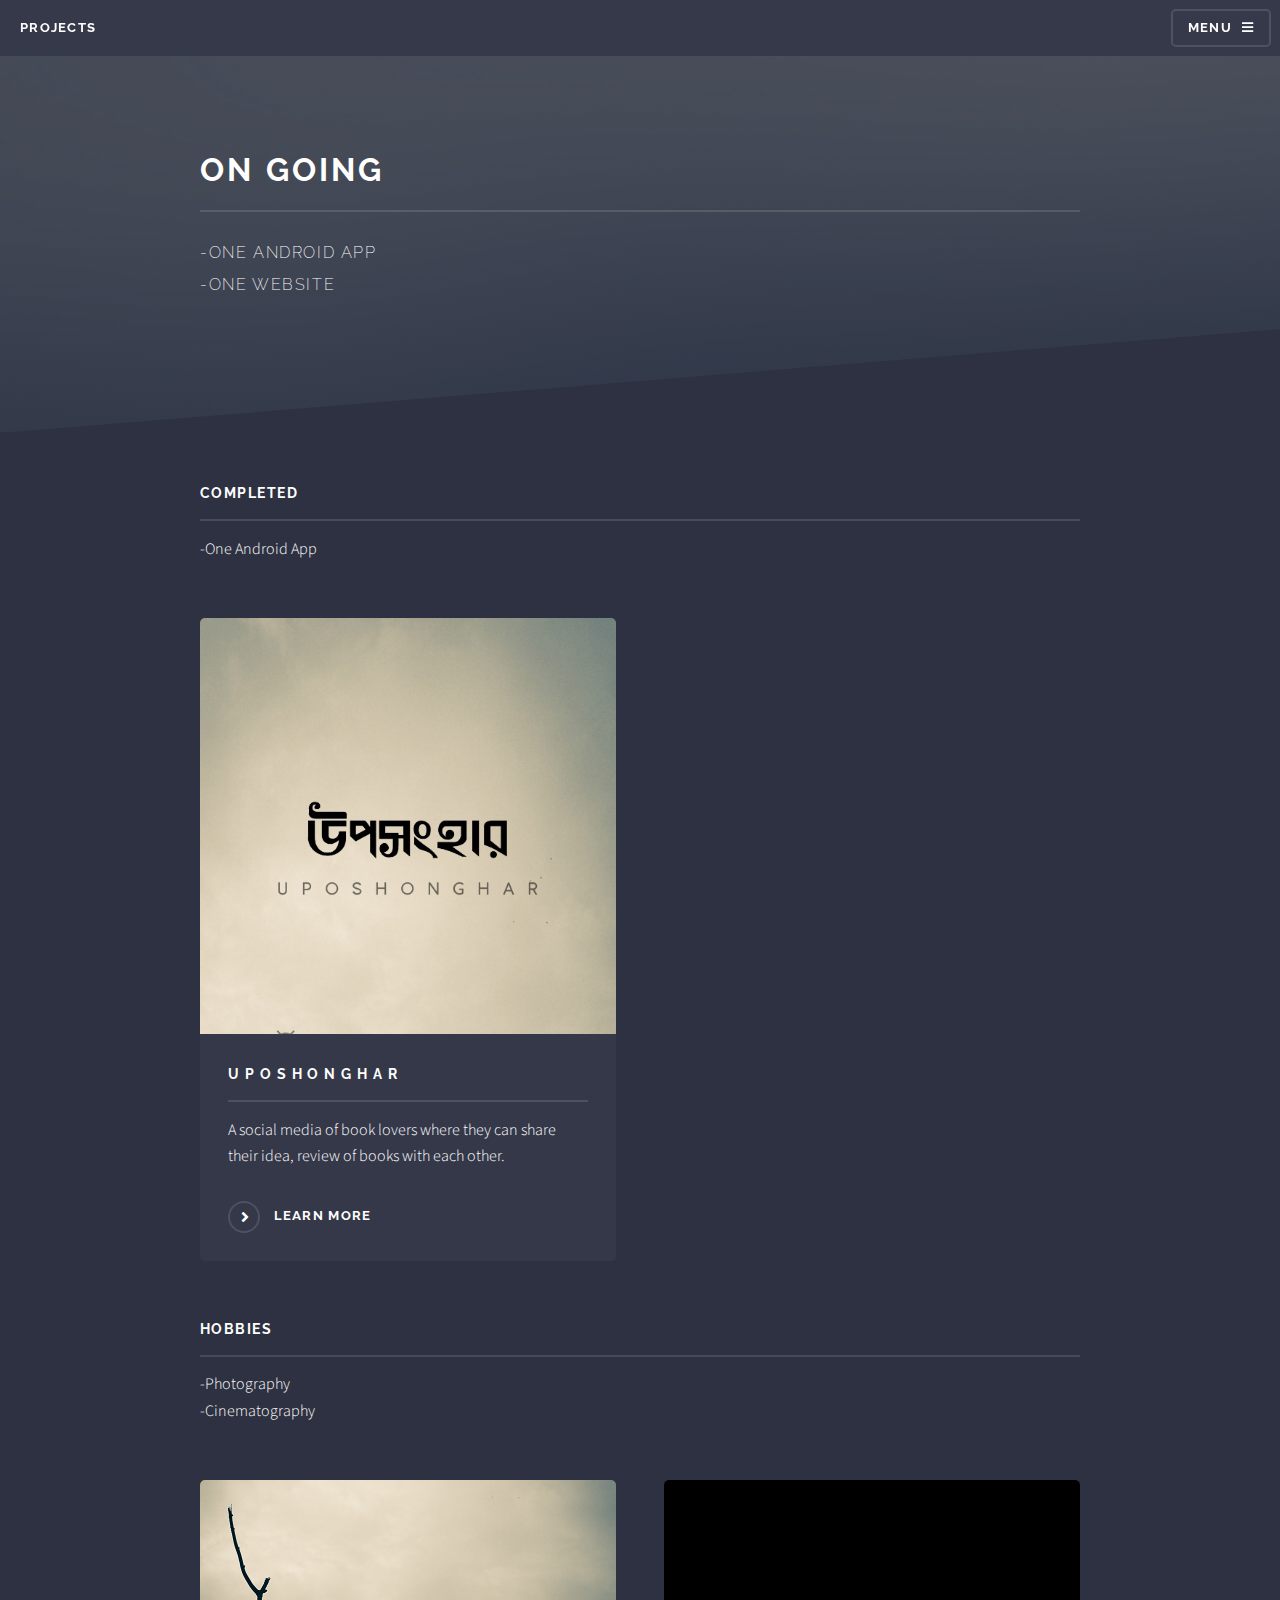
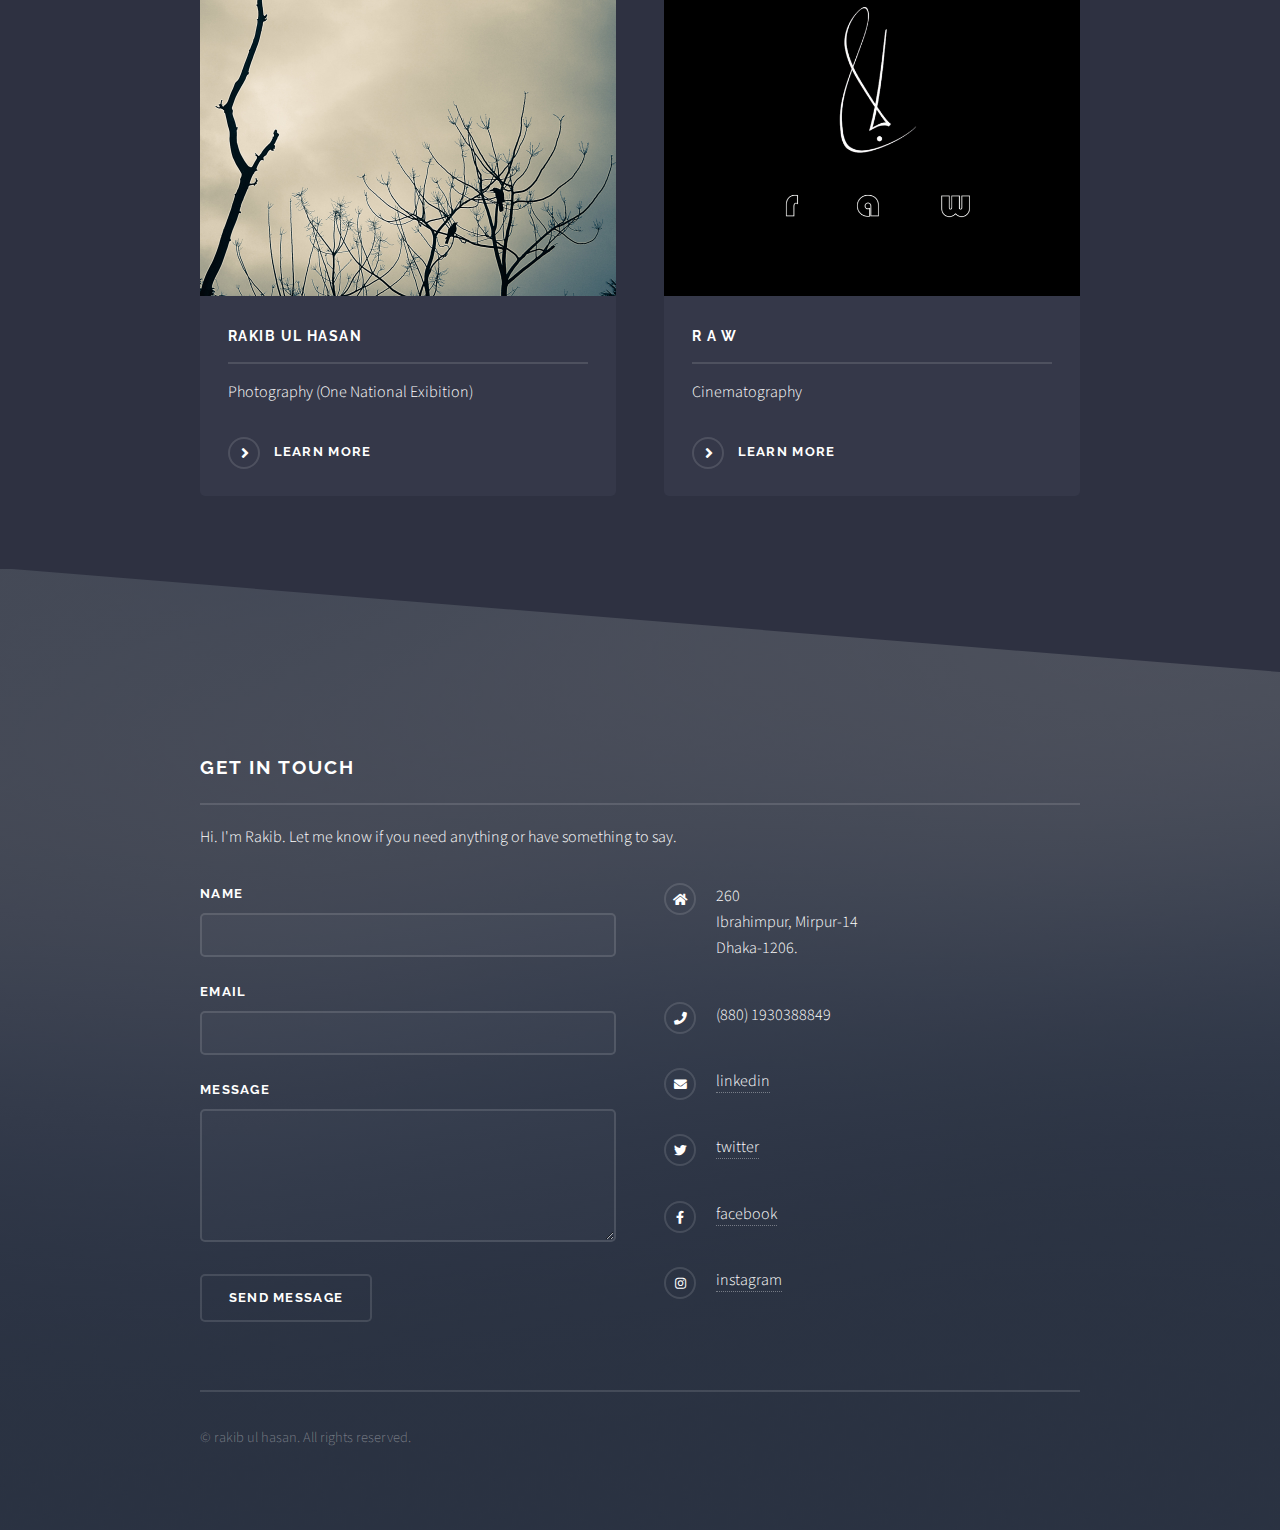
==== generic.html @ a0a5d488 "Add files via upload" ====
<!DOCTYPE HTML>
<html>
	<head>
		<title>projects</title>
		<meta charset="utf-8" />
		<meta name="viewport" content="width=device-width, initial-scale=1, user-scalable=no" />
		<link rel="stylesheet" href="assets/css/main.css" />
		<noscript><link rel="stylesheet" href="assets/css/noscript.css" /></noscript>
	</head>
	<body class="is-preload">

		<!-- Page Wrapper -->
			<div id="page-wrapper">

				<!-- Header -->
					<header id="header">
						<h1><a href="index.html">projects</a></h1>
						<nav>
							<a href="#menu">Menu</a>
						</nav>
					</header>

				<!-- Menu -->
					<nav id="menu">
						<div class="inner">
							<h2>Menu</h2>
							<ul class="links">
								<li><a href="index.html">myself</a></li>
								<li><a href="generic.html">projects</a></li>
							</ul>
							<a href="#" class="close">Close</a>
						</div>
					</nav>

				<!-- Wrapper -->
					<section id="wrapper">
						<header>
							<div class="inner">
								<h2>on going</h2>
								<p>-One Android App </br>-One Website</p>
							</div>
						</header>

						<!-- Content -->
							<div class="wrapper">
								<div class="inner">

									<h3 class="major">Completed</h3>
									<p>-One Android App</p>

									<section class="features">
										<article>
											<a href="https://github.com/rakibulhasan-111/UPOSHONGHAR" class="image"><img src="images/Screenshot_2020-05-02-01-54-57-705_com.example.uposhonghar.jpg" alt="" /></a>
											<h3 class="major">U p o s h o n g h a r</h3>
											<p>A social media of book lovers where they can share their idea, review of books with each other.</p>
											<a href="https://github.com/rakibulhasan-111/UPOSHONGHAR" class="special">Learn more</a>
										</article>
										<!--<article>
											<a href="#" class="image"><img src="images/pic05.jpg" alt="" /></a>
											<h3 class="major">Nisl placerat</h3>
											<p>Lorem ipsum dolor sit amet, consectetur adipiscing vehicula id nulla dignissim dapibus ultrices.</p>
											<a href="#" class="special">Learn more</a>
										</article>-->
									</section>

									<h3 class="major">Hobbies</h3>
									<p>-Photography</br>-Cinematography</p>

									<section class="features">

										<article>
											<a href="https://500px.com/l0_oser" class="image"><img src="images/PSX_20190321_074131.jpg" alt="" /></a>
											<h3 class="major">rakib ul hasan</h3>
											<p>Photography (One National Exibition)</p>
											<a href="https://500px.com/l0_oser" class="special">Learn more</a>
										</article>
										
										<article>
											<a href="https://www.youtube.com/channel/UCajx4WasmzYAKLPKdVXl0QQ" class="image"><img src="images/pic01.png" alt="" /></a>
											<h3 class="major">r     a     w</h3>
											<p>Cinematography</p>
											<a href="https://www.youtube.com/channel/UCajx4WasmzYAKLPKdVXl0QQ" class="special">Learn more</a>
										</article>
									</section>

								</div>
							</div>

					</section>

				<!-- Footer -->
					<section id="footer">
						<div class="inner">
							<h2 class="major">Get in touch</h2>
							<p>Hi. I'm Rakib. Let me know if you need anything or have something to say.</p>
							<form method="post" action="#">
								<div class="fields">
									<div class="field">
										<label for="name">Name</label>
										<input type="text" name="name" id="name" />
									</div>
									<div class="field">
										<label for="email">Email</label>
										<input type="email" name="email" id="email" />
									</div>
									<div class="field">
										<label for="message">Message</label>
										<textarea name="message" id="message" rows="4"></textarea>
									</div>
								</div>
								<ul class="actions">
									<li><input type="submit" value="Send Message" /></li>
								</ul>
							</form>
							<ul class="contact">
								<li class="icon solid fa-home">
									260<br />
									Ibrahimpur, Mirpur-14<br />
									Dhaka-1206.
								</li>
								<li class="icon solid fa-phone">(880) 1930388849</li>
								<li class="icon solid fa-envelope"><a href="https://www.linkedin.com/in/rakib-ul-hasan-a096491a6/">linkedin</a></li>
								<li class="icon brands fa-twitter"><a href="https://www.twitter.com/rakib_0_o/">twitter</a></li>
								<li class="icon brands fa-facebook-f"><a href="https://www.facebook.com/rhsft">facebook</a></li>
								<li class="icon brands fa-instagram"><a href="https://www.instagram.com/_i_ta_chi_/">instagram</a></li>
							</ul>
							<ul class="copyright">
								<li>&copy; rakib ul hasan. All rights reserved.</li>
							</ul>
						</div>
					</section>

			</div>

		<!-- Scripts -->
			<script src="assets/js/jquery.min.js"></script>
			<script src="assets/js/jquery.scrollex.min.js"></script>
			<script src="assets/js/browser.min.js"></script>
			<script src="assets/js/breakpoints.min.js"></script>
			<script src="assets/js/util.js"></script>
			<script src="assets/js/main.js"></script>

	</body>
</html>
---- assets/css/main.css ----
@import url(fontawesome-all.min.css);
@import url("https://fonts.googleapis.com/css?family=Raleway:200,700|Source+Sans+Pro:300,600,300italic,600italic");

/*
	Solid State by HTML5 UP
	html5up.net | @ajlkn
	Free for personal and commercial use under the CCA 3.0 license (html5up.net/license)
*/

html, body, div, span, applet, object,
iframe, h1, h2, h3, h4, h5, h6, p, blockquote,
pre, a, abbr, acronym, address, big, cite,
code, del, dfn, em, img, ins, kbd, q, s, samp,
small, strike, strong, sub, sup, tt, var, b,
u, i, center, dl, dt, dd, ol, ul, li, fieldset,
form, label, legend, table, caption, tbody,
tfoot, thead, tr, th, td, article, aside,
canvas, details, embed, figure, figcaption,
footer, header, hgroup, menu, nav, output, ruby,
section, summary, time, mark, audio, video {
	margin: 0;
	padding: 0;
	border: 0;
	font-size: 100%;
	font: inherit;
	vertical-align: baseline;}

article, aside, details, figcaption, figure,
footer, header, hgroup, menu, nav, section {
	display: block;}

body {
	line-height: 1;
}

ol, ul {
	list-style: none;
}

blockquote, q {
	quotes: none;
}

	blockquote:before, blockquote:after, q:before, q:after {
		content: '';
		content: none;
	}

table {
	border-collapse: collapse;
	border-spacing: 0;
}

body {
	-webkit-text-size-adjust: none;
}

mark {
	background-color: transparent;
	color: inherit;
}

input::-moz-focus-inner {
	border: 0;
	padding: 0;
}

input, select, textarea {
	-moz-appearance: none;
	-webkit-appearance: none;
	-ms-appearance: none;
	appearance: none;
}

/* Basic */

	@-ms-viewport {
		width: device-width;
	}

	body {
		-ms-overflow-style: scrollbar;
	}

	@media screen and (max-width: 480px) {

		html, body {
			min-width: 320px;
		}

	}

	html {
		box-sizing: border-box;
	}

	*, *:before, *:after {
		box-sizing: inherit;
	}

	body {
		background-color: #2e3141;
		background-image: linear-gradient(to top, rgba(46, 49, 65, 0.8), rgba(46, 49, 65, 0.8)), url("../../images/bg.jpg");
		background-size: auto, cover;
		background-attachment: fixed, fixed;
		background-position: center, center;
	}

		body.is-preload *, body.is-preload *:before, body.is-preload *:after {
			-moz-animation: none !important;
			-webkit-animation: none !important;
			-ms-animation: none !important;
			animation: none !important;
			-moz-transition: none !important;
			-webkit-transition: none !important;
			-ms-transition: none !important;
			transition: none !important;
		}

/* Type */

	body, input, select, textarea {
		color: #ffffff;
		font-family: "Source Sans Pro", Helvetica, sans-serif;
		font-size: 16.5pt;
		font-weight: 300;
		line-height: 1.65;
	}

		@media screen and (max-width: 1680px) {

			body, input, select, textarea {
				font-size: 13pt;
			}

		}

		@media screen and (max-width: 1280px) {

			body, input, select, textarea {
				font-size: 12pt;
			}

		}

		@media screen and (max-width: 980px) {

			body, input, select, textarea {
				font-size: 12pt;
			}

		}

		@media screen and (max-width: 736px) {

			body, input, select, textarea {
				font-size: 12pt;
			}

		}

		@media screen and (max-width: 480px) {

			body, input, select, textarea {
				font-size: 12pt;
			}

		}

	a {
		-moz-transition: color 0.2s ease-in-out, border-bottom-color 0.2s ease-in-out;
		-webkit-transition: color 0.2s ease-in-out, border-bottom-color 0.2s ease-in-out;
		-ms-transition: color 0.2s ease-in-out, border-bottom-color 0.2s ease-in-out;
		transition: color 0.2s ease-in-out, border-bottom-color 0.2s ease-in-out;
		border-bottom: dotted 1px rgba(255, 255, 255, 0.35);
		color: #ffffff;
		text-decoration: none;
	}

		a:hover {
			border-bottom-color: transparent;
			color: #ffffff !important;
		}

		a.special:not(.button) {
			text-decoration: none;
			border-bottom: 0;
			display: block;
			font-family: Raleway, Helvetica, sans-serif;
			font-size: 0.8em;
			font-weight: 700;
			letter-spacing: 0.1em;
			margin: 0 0 2em 0;
			text-transform: uppercase;
		}

			a.special:not(.button):before {
				-moz-osx-font-smoothing: grayscale;
				-webkit-font-smoothing: antialiased;
				display: inline-block;
				font-style: normal;
				font-variant: normal;
				text-rendering: auto;
				line-height: 1;
				text-transform: none !important;
				font-family: 'Font Awesome 5 Free';
				font-weight: 900;
			}

			a.special:not(.button):before {
				-moz-transition: background-color 0.2s ease-in-out;
				-webkit-transition: background-color 0.2s ease-in-out;
				-ms-transition: background-color 0.2s ease-in-out;
				transition: background-color 0.2s ease-in-out;
				border-radius: 100%;
				border: solid 2px rgba(255, 255, 255, 0.125);
				content: '\f105';
				display: inline-block;
				font-size: 1.25em;
				height: 2em;
				line-height: 1.75em;
				margin-right: 0.85em;
				text-align: center;
				text-indent: 0.15em;
				vertical-align: middle;
				width: 2em;
			}

			a.special:not(.button):hover:before {
				background-color: rgba(255, 255, 255, 0.025);
			}

			a.special:not(.button):active:before {
				background-color: rgba(255, 255, 255, 0.075);
			}

	strong, b {
		color: #ffffff;
		font-weight: 600;
	}

	em, i {
		font-style: italic;
	}

	p {
		margin: 0 0 2em 0;
	}

	h1, h2, h3, h4, h5, h6 {
		color: #ffffff;
		font-family: Raleway, Helvetica, sans-serif;
		font-weight: 700;
		letter-spacing: 0.1em;
		margin: 0 0 1em 0;
		text-transform: uppercase;
	}

		h1 a, h2 a, h3 a, h4 a, h5 a, h6 a {
			color: inherit;
			text-decoration: none;
			border-bottom: 0;
		}

		h1 span, h2 span, h3 span, h4 span, h5 span, h6 span {
			font-weight: 200;
		}

		h1.major, h2.major, h3.major, h4.major, h5.major, h6.major {
			padding-bottom: 1em;
			border-bottom: solid 2px rgba(255, 255, 255, 0.125);
		}

	h2 {
		font-size: 1.2em;
	}

	h3 {
		font-size: 0.9em;
	}

	h4 {
		font-size: 0.7em;
	}

	h5 {
		font-size: 0.7em;
	}

	h6 {
		font-size: 0.7em;
	}

	@media screen and (max-width: 736px) {

		h2 {
			font-size: 1em;
		}

		h3 {
			font-size: 0.8em;
		}

	}

	sub {
		font-size: 0.8em;
		position: relative;
		top: 0.5em;
	}

	sup {
		font-size: 0.8em;
		position: relative;
		top: -0.5em;
	}

	blockquote {
		border-left: solid 4px rgba(255, 255, 255, 0.125);
		font-style: italic;
		margin: 0 0 2em 0;
		padding: 0.5em 0 0.5em 2em;
	}

	code {
		background: rgba(255, 255, 255, 0.025);
		border-radius: 5px;
		border: solid 2px rgba(255, 255, 255, 0.125);
		font-family: "Courier New", monospace;
		font-size: 0.9em;
		margin: 0 0.25em;
		padding: 0.25em 0.65em;
	}

	pre {
		-webkit-overflow-scrolling: touch;
		font-family: "Courier New", monospace;
		font-size: 0.9em;
		margin: 0 0 2em 0;
	}

		pre code {
			display: block;
			line-height: 1.75em;
			padding: 1em 1.5em;
			overflow-x: auto;
		}

	hr {
		border: 0;
		border-bottom: solid 2px rgba(255, 255, 255, 0.125);
		margin: 2.5em 0;
	}

		hr.major {
			margin: 4em 0;
		}

	.align-left {
		text-align: left;
	}

	.align-center {
		text-align: center;
	}

	.align-right {
		text-align: right;
	}

/* Row */

	.row {
		display: flex;
		flex-wrap: wrap;
		box-sizing: border-box;
		align-items: stretch;
	}

		.row > * {
			box-sizing: border-box;
		}

		.row.gtr-uniform > * > :last-child {
			margin-bottom: 0;
		}

		.row.aln-left {
			justify-content: flex-start;
		}

		.row.aln-center {
			justify-content: center;
		}

		.row.aln-right {
			justify-content: flex-end;
		}

		.row.aln-top {
			align-items: flex-start;
		}

		.row.aln-middle {
			align-items: center;
		}

		.row.aln-bottom {
			align-items: flex-end;
		}

		.row > .imp {
			order: -1;
		}

		.row > .col-1 {
			width: 8.33333%;
		}

		.row > .off-1 {
			margin-left: 8.33333%;
		}

		.row > .col-2 {
			width: 16.66667%;
		}

		.row > .off-2 {
			margin-left: 16.66667%;
		}

		.row > .col-3 {
			width: 25%;
		}

		.row > .off-3 {
			margin-left: 25%;
		}

		.row > .col-4 {
			width: 33.33333%;
		}

		.row > .off-4 {
			margin-left: 33.33333%;
		}

		.row > .col-5 {
			width: 41.66667%;
		}

		.row > .off-5 {
			margin-left: 41.66667%;
		}

		.row > .col-6 {
			width: 50%;
		}

		.row > .off-6 {
			margin-left: 50%;
		}

		.row > .col-7 {
			width: 58.33333%;
		}

		.row > .off-7 {
			margin-left: 58.33333%;
		}

		.row > .col-8 {
			width: 66.66667%;
		}

		.row > .off-8 {
			margin-left: 66.66667%;
		}

		.row > .col-9 {
			width: 75%;
		}

		.row > .off-9 {
			margin-left: 75%;
		}

		.row > .col-10 {
			width: 83.33333%;
		}

		.row > .off-10 {
			margin-left: 83.33333%;
		}

		.row > .col-11 {
			width: 91.66667%;
		}

		.row > .off-11 {
			margin-left: 91.66667%;
		}

		.row > .col-12 {
			width: 100%;
		}

		.row > .off-12 {
			margin-left: 100%;
		}

		.row.gtr-0 {
			margin-top: 0;
			margin-left: 0em;
		}

			.row.gtr-0 > * {
				padding: 0 0 0 0em;
			}

			.row.gtr-0.gtr-uniform {
				margin-top: 0em;
			}

				.row.gtr-0.gtr-uniform > * {
					padding-top: 0em;
				}

		.row.gtr-25 {
			margin-top: 0;
			margin-left: -0.4375em;
		}

			.row.gtr-25 > * {
				padding: 0 0 0 0.4375em;
			}

			.row.gtr-25.gtr-uniform {
				margin-top: -0.4375em;
			}

				.row.gtr-25.gtr-uniform > * {
					padding-top: 0.4375em;
				}

		.row.gtr-50 {
			margin-top: 0;
			margin-left: -0.875em;
		}

			.row.gtr-50 > * {
				padding: 0 0 0 0.875em;
			}

			.row.gtr-50.gtr-uniform {
				margin-top: -0.875em;
			}

				.row.gtr-50.gtr-uniform > * {
					padding-top: 0.875em;
				}

		.row {
			margin-top: 0;
			margin-left: -1.75em;
		}

			.row > * {
				padding: 0 0 0 1.75em;
			}

			.row.gtr-uniform {
				margin-top: -1.75em;
			}

				.row.gtr-uniform > * {
					padding-top: 1.75em;
				}

		.row.gtr-150 {
			margin-top: 0;
			margin-left: -2.625em;
		}

			.row.gtr-150 > * {
				padding: 0 0 0 2.625em;
			}

			.row.gtr-150.gtr-uniform {
				margin-top: -2.625em;
			}

				.row.gtr-150.gtr-uniform > * {
					padding-top: 2.625em;
				}

		.row.gtr-200 {
			margin-top: 0;
			margin-left: -3.5em;
		}

			.row.gtr-200 > * {
				padding: 0 0 0 3.5em;
			}

			.row.gtr-200.gtr-uniform {
				margin-top: -3.5em;
			}

				.row.gtr-200.gtr-uniform > * {
					padding-top: 3.5em;
				}

		@media screen and (max-width: 1680px) {

			.row {
				display: flex;
				flex-wrap: wrap;
				box-sizing: border-box;
				align-items: stretch;
			}

				.row > * {
					box-sizing: border-box;
				}

				.row.gtr-uniform > * > :last-child {
					margin-bottom: 0;
				}

				.row.aln-left {
					justify-content: flex-start;
				}

				.row.aln-center {
					justify-content: center;
				}

				.row.aln-right {
					justify-content: flex-end;
				}

				.row.aln-top {
					align-items: flex-start;
				}

				.row.aln-middle {
					align-items: center;
				}

				.row.aln-bottom {
					align-items: flex-end;
				}

				.row > .imp-xlarge {
					order: -1;
				}

				.row > .col-1-xlarge {
					width: 8.33333%;
				}

				.row > .off-1-xlarge {
					margin-left: 8.33333%;
				}

				.row > .col-2-xlarge {
					width: 16.66667%;
				}

				.row > .off-2-xlarge {
					margin-left: 16.66667%;
				}

				.row > .col-3-xlarge {
					width: 25%;
				}

				.row > .off-3-xlarge {
					margin-left: 25%;
				}

				.row > .col-4-xlarge {
					width: 33.33333%;
				}

				.row > .off-4-xlarge {
					margin-left: 33.33333%;
				}

				.row > .col-5-xlarge {
					width: 41.66667%;
				}

				.row > .off-5-xlarge {
					margin-left: 41.66667%;
				}

				.row > .col-6-xlarge {
					width: 50%;
				}

				.row > .off-6-xlarge {
					margin-left: 50%;
				}

				.row > .col-7-xlarge {
					width: 58.33333%;
				}

				.row > .off-7-xlarge {
					margin-left: 58.33333%;
				}

				.row > .col-8-xlarge {
					width: 66.66667%;
				}

				.row > .off-8-xlarge {
					margin-left: 66.66667%;
				}

				.row > .col-9-xlarge {
					width: 75%;
				}

				.row > .off-9-xlarge {
					margin-left: 75%;
				}

				.row > .col-10-xlarge {
					width: 83.33333%;
				}

				.row > .off-10-xlarge {
					margin-left: 83.33333%;
				}

				.row > .col-11-xlarge {
					width: 91.66667%;
				}

				.row > .off-11-xlarge {
					margin-left: 91.66667%;
				}

				.row > .col-12-xlarge {
					width: 100%;
				}

				.row > .off-12-xlarge {
					margin-left: 100%;
				}

				.row.gtr-0 {
					margin-top: 0;
					margin-left: 0em;
				}

					.row.gtr-0 > * {
						padding: 0 0 0 0em;
					}

					.row.gtr-0.gtr-uniform {
						margin-top: 0em;
					}

						.row.gtr-0.gtr-uniform > * {
							padding-top: 0em;
						}

				.row.gtr-25 {
					margin-top: 0;
					margin-left: -0.4375em;
				}

					.row.gtr-25 > * {
						padding: 0 0 0 0.4375em;
					}

					.row.gtr-25.gtr-uniform {
						margin-top: -0.4375em;
					}

						.row.gtr-25.gtr-uniform > * {
							padding-top: 0.4375em;
						}

				.row.gtr-50 {
					margin-top: 0;
					margin-left: -0.875em;
				}

					.row.gtr-50 > * {
						padding: 0 0 0 0.875em;
					}

					.row.gtr-50.gtr-uniform {
						margin-top: -0.875em;
					}

						.row.gtr-50.gtr-uniform > * {
							padding-top: 0.875em;
						}

				.row {
					margin-top: 0;
					margin-left: -1.75em;
				}

					.row > * {
						padding: 0 0 0 1.75em;
					}

					.row.gtr-uniform {
						margin-top: -1.75em;
					}

						.row.gtr-uniform > * {
							padding-top: 1.75em;
						}

				.row.gtr-150 {
					margin-top: 0;
					margin-left: -2.625em;
				}

					.row.gtr-150 > * {
						padding: 0 0 0 2.625em;
					}

					.row.gtr-150.gtr-uniform {
						margin-top: -2.625em;
					}

						.row.gtr-150.gtr-uniform > * {
							padding-top: 2.625em;
						}

				.row.gtr-200 {
					margin-top: 0;
					margin-left: -3.5em;
				}

					.row.gtr-200 > * {
						padding: 0 0 0 3.5em;
					}

					.row.gtr-200.gtr-uniform {
						margin-top: -3.5em;
					}

						.row.gtr-200.gtr-uniform > * {
							padding-top: 3.5em;
						}

		}

		@media screen and (max-width: 1280px) {

			.row {
				display: flex;
				flex-wrap: wrap;
				box-sizing: border-box;
				align-items: stretch;
			}

				.row > * {
					box-sizing: border-box;
				}

				.row.gtr-uniform > * > :last-child {
					margin-bottom: 0;
				}

				.row.aln-left {
					justify-content: flex-start;
				}

				.row.aln-center {
					justify-content: center;
				}

				.row.aln-right {
					justify-content: flex-end;
				}

				.row.aln-top {
					align-items: flex-start;
				}

				.row.aln-middle {
					align-items: center;
				}

				.row.aln-bottom {
					align-items: flex-end;
				}

				.row > .imp-large {
					order: -1;
				}

				.row > .col-1-large {
					width: 8.33333%;
				}

				.row > .off-1-large {
					margin-left: 8.33333%;
				}

				.row > .col-2-large {
					width: 16.66667%;
				}

				.row > .off-2-large {
					margin-left: 16.66667%;
				}

				.row > .col-3-large {
					width: 25%;
				}

				.row > .off-3-large {
					margin-left: 25%;
				}

				.row > .col-4-large {
					width: 33.33333%;
				}

				.row > .off-4-large {
					margin-left: 33.33333%;
				}

				.row > .col-5-large {
					width: 41.66667%;
				}

				.row > .off-5-large {
					margin-left: 41.66667%;
				}

				.row > .col-6-large {
					width: 50%;
				}

				.row > .off-6-large {
					margin-left: 50%;
				}

				.row > .col-7-large {
					width: 58.33333%;
				}

				.row > .off-7-large {
					margin-left: 58.33333%;
				}

				.row > .col-8-large {
					width: 66.66667%;
				}

				.row > .off-8-large {
					margin-left: 66.66667%;
				}

				.row > .col-9-large {
					width: 75%;
				}

				.row > .off-9-large {
					margin-left: 75%;
				}

				.row > .col-10-large {
					width: 83.33333%;
				}

				.row > .off-10-large {
					margin-left: 83.33333%;
				}

				.row > .col-11-large {
					width: 91.66667%;
				}

				.row > .off-11-large {
					margin-left: 91.66667%;
				}

				.row > .col-12-large {
					width: 100%;
				}

				.row > .off-12-large {
					margin-left: 100%;
				}

				.row.gtr-0 {
					margin-top: 0;
					margin-left: 0em;
				}

					.row.gtr-0 > * {
						padding: 0 0 0 0em;
					}

					.row.gtr-0.gtr-uniform {
						margin-top: 0em;
					}

						.row.gtr-0.gtr-uniform > * {
							padding-top: 0em;
						}

				.row.gtr-25 {
					margin-top: 0;
					margin-left: -0.4375em;
				}

					.row.gtr-25 > * {
						padding: 0 0 0 0.4375em;
					}

					.row.gtr-25.gtr-uniform {
						margin-top: -0.4375em;
					}

						.row.gtr-25.gtr-uniform > * {
							padding-top: 0.4375em;
						}

				.row.gtr-50 {
					margin-top: 0;
					margin-left: -0.875em;
				}

					.row.gtr-50 > * {
						padding: 0 0 0 0.875em;
					}

					.row.gtr-50.gtr-uniform {
						margin-top: -0.875em;
					}

						.row.gtr-50.gtr-uniform > * {
							padding-top: 0.875em;
						}

				.row {
					margin-top: 0;
					margin-left: -1.75em;
				}

					.row > * {
						padding: 0 0 0 1.75em;
					}

					.row.gtr-uniform {
						margin-top: -1.75em;
					}

						.row.gtr-uniform > * {
							padding-top: 1.75em;
						}

				.row.gtr-150 {
					margin-top: 0;
					margin-left: -2.625em;
				}

					.row.gtr-150 > * {
						padding: 0 0 0 2.625em;
					}

					.row.gtr-150.gtr-uniform {
						margin-top: -2.625em;
					}

						.row.gtr-150.gtr-uniform > * {
							padding-top: 2.625em;
						}

				.row.gtr-200 {
					margin-top: 0;
					margin-left: -3.5em;
				}

					.row.gtr-200 > * {
						padding: 0 0 0 3.5em;
					}

					.row.gtr-200.gtr-uniform {
						margin-top: -3.5em;
					}

						.row.gtr-200.gtr-uniform > * {
							padding-top: 3.5em;
						}

		}

		@media screen and (max-width: 980px) {

			.row {
				display: flex;
				flex-wrap: wrap;
				box-sizing: border-box;
				align-items: stretch;
			}

				.row > * {
					box-sizing: border-box;
				}

				.row.gtr-uniform > * > :last-child {
					margin-bottom: 0;
				}

				.row.aln-left {
					justify-content: flex-start;
				}

				.row.aln-center {
					justify-content: center;
				}

				.row.aln-right {
					justify-content: flex-end;
				}

				.row.aln-top {
					align-items: flex-start;
				}

				.row.aln-middle {
					align-items: center;
				}

				.row.aln-bottom {
					align-items: flex-end;
				}

				.row > .imp-medium {
					order: -1;
				}

				.row > .col-1-medium {
					width: 8.33333%;
				}

				.row > .off-1-medium {
					margin-left: 8.33333%;
				}

				.row > .col-2-medium {
					width: 16.66667%;
				}

				.row > .off-2-medium {
					margin-left: 16.66667%;
				}

				.row > .col-3-medium {
					width: 25%;
				}

				.row > .off-3-medium {
					margin-left: 25%;
				}

				.row > .col-4-medium {
					width: 33.33333%;
				}

				.row > .off-4-medium {
					margin-left: 33.33333%;
				}

				.row > .col-5-medium {
					width: 41.66667%;
				}

				.row > .off-5-medium {
					margin-left: 41.66667%;
				}

				.row > .col-6-medium {
					width: 50%;
				}

				.row > .off-6-medium {
					margin-left: 50%;
				}

				.row > .col-7-medium {
					width: 58.33333%;
				}

				.row > .off-7-medium {
					margin-left: 58.33333%;
				}

				.row > .col-8-medium {
					width: 66.66667%;
				}

				.row > .off-8-medium {
					margin-left: 66.66667%;
				}

				.row > .col-9-medium {
					width: 75%;
				}

				.row > .off-9-medium {
					margin-left: 75%;
				}

				.row > .col-10-medium {
					width: 83.33333%;
				}

				.row > .off-10-medium {
					margin-left: 83.33333%;
				}

				.row > .col-11-medium {
					width: 91.66667%;
				}

				.row > .off-11-medium {
					margin-left: 91.66667%;
				}

				.row > .col-12-medium {
					width: 100%;
				}

				.row > .off-12-medium {
					margin-left: 100%;
				}

				.row.gtr-0 {
					margin-top: 0;
					margin-left: 0em;
				}

					.row.gtr-0 > * {
						padding: 0 0 0 0em;
					}

					.row.gtr-0.gtr-uniform {
						margin-top: 0em;
					}

						.row.gtr-0.gtr-uniform > * {
							padding-top: 0em;
						}

				.row.gtr-25 {
					margin-top: 0;
					margin-left: -0.4375em;
				}

					.row.gtr-25 > * {
						padding: 0 0 0 0.4375em;
					}

					.row.gtr-25.gtr-uniform {
						margin-top: -0.4375em;
					}

						.row.gtr-25.gtr-uniform > * {
							padding-top: 0.4375em;
						}

				.row.gtr-50 {
					margin-top: 0;
					margin-left: -0.875em;
				}

					.row.gtr-50 > * {
						padding: 0 0 0 0.875em;
					}

					.row.gtr-50.gtr-uniform {
						margin-top: -0.875em;
					}

						.row.gtr-50.gtr-uniform > * {
							padding-top: 0.875em;
						}

				.row {
					margin-top: 0;
					margin-left: -1.75em;
				}

					.row > * {
						padding: 0 0 0 1.75em;
					}

					.row.gtr-uniform {
						margin-top: -1.75em;
					}

						.row.gtr-uniform > * {
							padding-top: 1.75em;
						}

				.row.gtr-150 {
					margin-top: 0;
					margin-left: -2.625em;
				}

					.row.gtr-150 > * {
						padding: 0 0 0 2.625em;
					}

					.row.gtr-150.gtr-uniform {
						margin-top: -2.625em;
					}

						.row.gtr-150.gtr-uniform > * {
							padding-top: 2.625em;
						}

				.row.gtr-200 {
					margin-top: 0;
					margin-left: -3.5em;
				}

					.row.gtr-200 > * {
						padding: 0 0 0 3.5em;
					}

					.row.gtr-200.gtr-uniform {
						margin-top: -3.5em;
					}

						.row.gtr-200.gtr-uniform > * {
							padding-top: 3.5em;
						}

		}

		@media screen and (max-width: 736px) {

			.row {
				display: flex;
				flex-wrap: wrap;
				box-sizing: border-box;
				align-items: stretch;
			}

				.row > * {
					box-sizing: border-box;
				}

				.row.gtr-uniform > * > :last-child {
					margin-bottom: 0;
				}

				.row.aln-left {
					justify-content: flex-start;
				}

				.row.aln-center {
					justify-content: center;
				}

				.row.aln-right {
					justify-content: flex-end;
				}

				.row.aln-top {
					align-items: flex-start;
				}

				.row.aln-middle {
					align-items: center;
				}

				.row.aln-bottom {
					align-items: flex-end;
				}

				.row > .imp-small {
					order: -1;
				}

				.row > .col-1-small {
					width: 8.33333%;
				}

				.row > .off-1-small {
					margin-left: 8.33333%;
				}

				.row > .col-2-small {
					width: 16.66667%;
				}

				.row > .off-2-small {
					margin-left: 16.66667%;
				}

				.row > .col-3-small {
					width: 25%;
				}

				.row > .off-3-small {
					margin-left: 25%;
				}

				.row > .col-4-small {
					width: 33.33333%;
				}

				.row > .off-4-small {
					margin-left: 33.33333%;
				}

				.row > .col-5-small {
					width: 41.66667%;
				}

				.row > .off-5-small {
					margin-left: 41.66667%;
				}

				.row > .col-6-small {
					width: 50%;
				}

				.row > .off-6-small {
					margin-left: 50%;
				}

				.row > .col-7-small {
					width: 58.33333%;
				}

				.row > .off-7-small {
					margin-left: 58.33333%;
				}

				.row > .col-8-small {
					width: 66.66667%;
				}

				.row > .off-8-small {
					margin-left: 66.66667%;
				}

				.row > .col-9-small {
					width: 75%;
				}

				.row > .off-9-small {
					margin-left: 75%;
				}

				.row > .col-10-small {
					width: 83.33333%;
				}

				.row > .off-10-small {
					margin-left: 83.33333%;
				}

				.row > .col-11-small {
					width: 91.66667%;
				}

				.row > .off-11-small {
					margin-left: 91.66667%;
				}

				.row > .col-12-small {
					width: 100%;
				}

				.row > .off-12-small {
					margin-left: 100%;
				}

				.row.gtr-0 {
					margin-top: 0;
					margin-left: 0em;
				}

					.row.gtr-0 > * {
						padding: 0 0 0 0em;
					}

					.row.gtr-0.gtr-uniform {
						margin-top: 0em;
					}

						.row.gtr-0.gtr-uniform > * {
							padding-top: 0em;
						}

				.row.gtr-25 {
					margin-top: 0;
					margin-left: -0.3125em;
				}

					.row.gtr-25 > * {
						padding: 0 0 0 0.3125em;
					}

					.row.gtr-25.gtr-uniform {
						margin-top: -0.3125em;
					}

						.row.gtr-25.gtr-uniform > * {
							padding-top: 0.3125em;
						}

				.row.gtr-50 {
					margin-top: 0;
					margin-left: -0.625em;
				}

					.row.gtr-50 > * {
						padding: 0 0 0 0.625em;
					}

					.row.gtr-50.gtr-uniform {
						margin-top: -0.625em;
					}

						.row.gtr-50.gtr-uniform > * {
							padding-top: 0.625em;
						}

				.row {
					margin-top: 0;
					margin-left: -1.25em;
				}

					.row > * {
						padding: 0 0 0 1.25em;
					}

					.row.gtr-uniform {
						margin-top: -1.25em;
					}

						.row.gtr-uniform > * {
							padding-top: 1.25em;
						}

				.row.gtr-150 {
					margin-top: 0;
					margin-left: -1.875em;
				}

					.row.gtr-150 > * {
						padding: 0 0 0 1.875em;
					}

					.row.gtr-150.gtr-uniform {
						margin-top: -1.875em;
					}

						.row.gtr-150.gtr-uniform > * {
							padding-top: 1.875em;
						}

				.row.gtr-200 {
					margin-top: 0;
					margin-left: -2.5em;
				}

					.row.gtr-200 > * {
						padding: 0 0 0 2.5em;
					}

					.row.gtr-200.gtr-uniform {
						margin-top: -2.5em;
					}

						.row.gtr-200.gtr-uniform > * {
							padding-top: 2.5em;
						}

		}

		@media screen and (max-width: 480px) {

			.row {
				display: flex;
				flex-wrap: wrap;
				box-sizing: border-box;
				align-items: stretch;
			}

				.row > * {
					box-sizing: border-box;
				}

				.row.gtr-uniform > * > :last-child {
					margin-bottom: 0;
				}

				.row.aln-left {
					justify-content: flex-start;
				}

				.row.aln-center {
					justify-content: center;
				}

				.row.aln-right {
					justify-content: flex-end;
				}

				.row.aln-top {
					align-items: flex-start;
				}

				.row.aln-middle {
					align-items: center;
				}

				.row.aln-bottom {
					align-items: flex-end;
				}

				.row > .imp-xsmall {
					order: -1;
				}

				.row > .col-1-xsmall {
					width: 8.33333%;
				}

				.row > .off-1-xsmall {
					margin-left: 8.33333%;
				}

				.row > .col-2-xsmall {
					width: 16.66667%;
				}

				.row > .off-2-xsmall {
					margin-left: 16.66667%;
				}

				.row > .col-3-xsmall {
					width: 25%;
				}

				.row > .off-3-xsmall {
					margin-left: 25%;
				}

				.row > .col-4-xsmall {
					width: 33.33333%;
				}

				.row > .off-4-xsmall {
					margin-left: 33.33333%;
				}

				.row > .col-5-xsmall {
					width: 41.66667%;
				}

				.row > .off-5-xsmall {
					margin-left: 41.66667%;
				}

				.row > .col-6-xsmall {
					width: 50%;
				}

				.row > .off-6-xsmall {
					margin-left: 50%;
				}

				.row > .col-7-xsmall {
					width: 58.33333%;
				}

				.row > .off-7-xsmall {
					margin-left: 58.33333%;
				}

				.row > .col-8-xsmall {
					width: 66.66667%;
				}

				.row > .off-8-xsmall {
					margin-left: 66.66667%;
				}

				.row > .col-9-xsmall {
					width: 75%;
				}

				.row > .off-9-xsmall {
					margin-left: 75%;
				}

				.row > .col-10-xsmall {
					width: 83.33333%;
				}

				.row > .off-10-xsmall {
					margin-left: 83.33333%;
				}

				.row > .col-11-xsmall {
					width: 91.66667%;
				}

				.row > .off-11-xsmall {
					margin-left: 91.66667%;
				}

				.row > .col-12-xsmall {
					width: 100%;
				}

				.row > .off-12-xsmall {
					margin-left: 100%;
				}

				.row.gtr-0 {
					margin-top: 0;
					margin-left: 0em;
				}

					.row.gtr-0 > * {
						padding: 0 0 0 0em;
					}

					.row.gtr-0.gtr-uniform {
						margin-top: 0em;
					}

						.row.gtr-0.gtr-uniform > * {
							padding-top: 0em;
						}

				.row.gtr-25 {
					margin-top: 0;
					margin-left: -0.3125em;
				}

					.row.gtr-25 > * {
						padding: 0 0 0 0.3125em;
					}

					.row.gtr-25.gtr-uniform {
						margin-top: -0.3125em;
					}

						.row.gtr-25.gtr-uniform > * {
							padding-top: 0.3125em;
						}

				.row.gtr-50 {
					margin-top: 0;
					margin-left: -0.625em;
				}

					.row.gtr-50 > * {
						padding: 0 0 0 0.625em;
					}

					.row.gtr-50.gtr-uniform {
						margin-top: -0.625em;
					}

						.row.gtr-50.gtr-uniform > * {
							padding-top: 0.625em;
						}

				.row {
					margin-top: 0;
					margin-left: -1.25em;
				}

					.row > * {
						padding: 0 0 0 1.25em;
					}

					.row.gtr-uniform {
						margin-top: -1.25em;
					}

						.row.gtr-uniform > * {
							padding-top: 1.25em;
						}

				.row.gtr-150 {
					margin-top: 0;
					margin-left: -1.875em;
				}

					.row.gtr-150 > * {
						padding: 0 0 0 1.875em;
					}

					.row.gtr-150.gtr-uniform {
						margin-top: -1.875em;
					}

						.row.gtr-150.gtr-uniform > * {
							padding-top: 1.875em;
						}

				.row.gtr-200 {
					margin-top: 0;
					margin-left: -2.5em;
				}

					.row.gtr-200 > * {
						padding: 0 0 0 2.5em;
					}

					.row.gtr-200.gtr-uniform {
						margin-top: -2.5em;
					}

						.row.gtr-200.gtr-uniform > * {
							padding-top: 2.5em;
						}

		}

		@media screen and (max-width: 360px) {

			.row {
				display: flex;
				flex-wrap: wrap;
				box-sizing: border-box;
				align-items: stretch;
			}

				.row > * {
					box-sizing: border-box;
				}

				.row.gtr-uniform > * > :last-child {
					margin-bottom: 0;
				}

				.row.aln-left {
					justify-content: flex-start;
				}

				.row.aln-center {
					justify-content: center;
				}

				.row.aln-right {
					justify-content: flex-end;
				}

				.row.aln-top {
					align-items: flex-start;
				}

				.row.aln-middle {
					align-items: center;
				}

				.row.aln-bottom {
					align-items: flex-end;
				}

				.row > .imp-xxsmall {
					order: -1;
				}

				.row > .col-1-xxsmall {
					width: 8.33333%;
				}

				.row > .off-1-xxsmall {
					margin-left: 8.33333%;
				}

				.row > .col-2-xxsmall {
					width: 16.66667%;
				}

				.row > .off-2-xxsmall {
					margin-left: 16.66667%;
				}

				.row > .col-3-xxsmall {
					width: 25%;
				}

				.row > .off-3-xxsmall {
					margin-left: 25%;
				}

				.row > .col-4-xxsmall {
					width: 33.33333%;
				}

				.row > .off-4-xxsmall {
					margin-left: 33.33333%;
				}

				.row > .col-5-xxsmall {
					width: 41.66667%;
				}

				.row > .off-5-xxsmall {
					margin-left: 41.66667%;
				}

				.row > .col-6-xxsmall {
					width: 50%;
				}

				.row > .off-6-xxsmall {
					margin-left: 50%;
				}

				.row > .col-7-xxsmall {
					width: 58.33333%;
				}

				.row > .off-7-xxsmall {
					margin-left: 58.33333%;
				}

				.row > .col-8-xxsmall {
					width: 66.66667%;
				}

				.row > .off-8-xxsmall {
					margin-left: 66.66667%;
				}

				.row > .col-9-xxsmall {
					width: 75%;
				}

				.row > .off-9-xxsmall {
					margin-left: 75%;
				}

				.row > .col-10-xxsmall {
					width: 83.33333%;
				}

				.row > .off-10-xxsmall {
					margin-left: 83.33333%;
				}

				.row > .col-11-xxsmall {
					width: 91.66667%;
				}

				.row > .off-11-xxsmall {
					margin-left: 91.66667%;
				}

				.row > .col-12-xxsmall {
					width: 100%;
				}

				.row > .off-12-xxsmall {
					margin-left: 100%;
				}

				.row.gtr-0 {
					margin-top: 0;
					margin-left: 0em;
				}

					.row.gtr-0 > * {
						padding: 0 0 0 0em;
					}

					.row.gtr-0.gtr-uniform {
						margin-top: 0em;
					}

						.row.gtr-0.gtr-uniform > * {
							padding-top: 0em;
						}

				.row.gtr-25 {
					margin-top: 0;
					margin-left: -0.3125em;
				}

					.row.gtr-25 > * {
						padding: 0 0 0 0.3125em;
					}

					.row.gtr-25.gtr-uniform {
						margin-top: -0.3125em;
					}

						.row.gtr-25.gtr-uniform > * {
							padding-top: 0.3125em;
						}

				.row.gtr-50 {
					margin-top: 0;
					margin-left: -0.625em;
				}

					.row.gtr-50 > * {
						padding: 0 0 0 0.625em;
					}

					.row.gtr-50.gtr-uniform {
						margin-top: -0.625em;
					}

						.row.gtr-50.gtr-uniform > * {
							padding-top: 0.625em;
						}

				.row {
					margin-top: 0;
					margin-left: -1.25em;
				}

					.row > * {
						padding: 0 0 0 1.25em;
					}

					.row.gtr-uniform {
						margin-top: -1.25em;
					}

						.row.gtr-uniform > * {
							padding-top: 1.25em;
						}

				.row.gtr-150 {
					margin-top: 0;
					margin-left: -1.875em;
				}

					.row.gtr-150 > * {
						padding: 0 0 0 1.875em;
					}

					.row.gtr-150.gtr-uniform {
						margin-top: -1.875em;
					}

						.row.gtr-150.gtr-uniform > * {
							padding-top: 1.875em;
						}

				.row.gtr-200 {
					margin-top: 0;
					margin-left: -2.5em;
				}

					.row.gtr-200 > * {
						padding: 0 0 0 2.5em;
					}

					.row.gtr-200.gtr-uniform {
						margin-top: -2.5em;
					}

						.row.gtr-200.gtr-uniform > * {
							padding-top: 2.5em;
						}

		}

/* Section/Article */

	section.special, article.special {
		text-align: center;
	}

/* Form */

	form {
		margin: 0 0 2em 0;
	}

		form > :last-child {
			margin-bottom: 0;
		}

		form > .fields {
			display: -moz-flex;
			display: -webkit-flex;
			display: -ms-flex;
			display: flex;
			-moz-flex-wrap: wrap;
			-webkit-flex-wrap: wrap;
			-ms-flex-wrap: wrap;
			flex-wrap: wrap;
			width: calc(100% + 3em);
			margin: -1.5em 0 2em -1.5em;
		}

			form > .fields > .field {
				-moz-flex-grow: 0;
				-webkit-flex-grow: 0;
				-ms-flex-grow: 0;
				flex-grow: 0;
				-moz-flex-shrink: 0;
				-webkit-flex-shrink: 0;
				-ms-flex-shrink: 0;
				flex-shrink: 0;
				padding: 1.5em 0 0 1.5em;
				width: calc(100% - 1.5em);
			}

				form > .fields > .field.half {
					width: calc(50% - 0.75em);
				}

				form > .fields > .field.third {
					width: calc(100%/3 - 0.5em);
				}

				form > .fields > .field.quarter {
					width: calc(25% - 0.375em);
				}

		@media screen and (max-width: 480px) {

			form > .fields {
				width: calc(100% + 3em);
				margin: -1.5em 0 2em -1.5em;
			}

				form > .fields > .field {
					padding: 1.5em 0 0 1.5em;
					width: calc(100% - 1.5em);
				}

					form > .fields > .field.half {
						width: calc(100% - 1.5em);
					}

					form > .fields > .field.third {
						width: calc(100% - 1.5em);
					}

					form > .fields > .field.quarter {
						width: calc(100% - 1.5em);
					}

		}

	label {
		color: #ffffff;
		display: block;
		font-family: Raleway, Helvetica, sans-serif;
		font-size: 0.8em;
		font-weight: 700;
		letter-spacing: 0.1em;
		margin: 0 0 0.7em 0;
		text-transform: uppercase;
	}

	input[type="text"],
	input[type="password"],
	input[type="email"],
	input[type="tel"],
	select,
	textarea {
		-moz-appearance: none;
		-webkit-appearance: none;
		-ms-appearance: none;
		appearance: none;
		background: rgba(255, 255, 255, 0.025);
		border-radius: 5px;
		border: none;
		border: solid 2px rgba(255, 255, 255, 0.125);
		color: inherit;
		display: block;
		outline: 0;
		padding: 0 1em;
		text-decoration: none;
		width: 100%;
	}

		input[type="text"]:invalid,
		input[type="password"]:invalid,
		input[type="email"]:invalid,
		input[type="tel"]:invalid,
		select:invalid,
		textarea:invalid {
			box-shadow: none;
		}

		input[type="text"]:focus,
		input[type="password"]:focus,
		input[type="email"]:focus,
		input[type="tel"]:focus,
		select:focus,
		textarea:focus {
			border-color: #5b6ba6;
		}

	select {
		background-image: url("data:image/svg+xml;charset=utf8,%3Csvg xmlns='http://www.w3.org/2000/svg' width='40' height='40' preserveAspectRatio='none' viewBox='0 0 40 40'%3E%3Cpath d='M9.4,12.3l10.4,10.4l10.4-10.4c0.2-0.2,0.5-0.4,0.9-0.4c0.3,0,0.6,0.1,0.9,0.4l3.3,3.3c0.2,0.2,0.4,0.5,0.4,0.9 c0,0.4-0.1,0.6-0.4,0.9L20.7,31.9c-0.2,0.2-0.5,0.4-0.9,0.4c-0.3,0-0.6-0.1-0.9-0.4L4.3,17.3c-0.2-0.2-0.4-0.5-0.4-0.9 c0-0.4,0.1-0.6,0.4-0.9l3.3-3.3c0.2-0.2,0.5-0.4,0.9-0.4S9.1,12.1,9.4,12.3z' fill='rgba(255, 255, 255, 0.125)' /%3E%3C/svg%3E");
		background-size: 1.25rem;
		background-repeat: no-repeat;
		background-position: calc(100% - 1rem) center;
		height: 2.75em;
		padding-right: 2.75em;
		text-overflow: ellipsis;
	}

		select option {
			color: #ffffff;
			background: #2e3141;
		}

		select:focus::-ms-value {
			background-color: transparent;
		}

		select::-ms-expand {
			display: none;
		}

	input[type="text"],
	input[type="password"],
	input[type="email"],
	select {
		height: 2.75em;
	}

	textarea {
		padding: 0.75em 1em;
	}

	input[type="checkbox"],
	input[type="radio"] {
		-moz-appearance: none;
		-webkit-appearance: none;
		-ms-appearance: none;
		appearance: none;
		display: block;
		float: left;
		margin-right: -2em;
		opacity: 0;
		width: 1em;
		z-index: -1;
	}

		input[type="checkbox"] + label,
		input[type="radio"] + label {
			text-decoration: none;
			color: #ffffff;
			cursor: pointer;
			display: inline-block;
			font-size: 1em;
			font-family: "Source Sans Pro", Helvetica, sans-serif;
			text-transform: none;
			letter-spacing: 0;
			font-weight: 300;
			padding-left: 2.4em;
			padding-right: 0.75em;
			position: relative;
		}

			input[type="checkbox"] + label:before,
			input[type="radio"] + label:before {
				-moz-osx-font-smoothing: grayscale;
				-webkit-font-smoothing: antialiased;
				display: inline-block;
				font-style: normal;
				font-variant: normal;
				text-rendering: auto;
				line-height: 1;
				text-transform: none !important;
				font-family: 'Font Awesome 5 Free';
				font-weight: 900;
			}

			input[type="checkbox"] + label:before,
			input[type="radio"] + label:before {
				background: rgba(255, 255, 255, 0.025);
				border-radius: 5px;
				border: solid 2px rgba(255, 255, 255, 0.125);
				content: '';
				display: inline-block;
				font-size: 0.8em;
				height: 2.0625em;
				left: 0;
				line-height: 2.0625em;
				position: absolute;
				text-align: center;
				top: 0;
				width: 2.0625em;
			}

		input[type="checkbox"]:checked + label:before,
		input[type="radio"]:checked + label:before {
			background: #ffffff;
			border-color: #ffffff;
			content: '\f00c';
			color: #2e3141;
		}

		input[type="checkbox"]:focus + label:before,
		input[type="radio"]:focus + label:before {
			border-color: #4c5c96;
		}

	input[type="checkbox"] + label:before {
		border-radius: 5px;
	}

	input[type="radio"] + label:before {
		border-radius: 100%;
	}

	::-webkit-input-placeholder {
		color: rgba(255, 255, 255, 0.35) !important;
		opacity: 1.0;
	}

	:-moz-placeholder {
		color: rgba(255, 255, 255, 0.35) !important;
		opacity: 1.0;
	}

	::-moz-placeholder {
		color: rgba(255, 255, 255, 0.35) !important;
		opacity: 1.0;
	}

	:-ms-input-placeholder {
		color: rgba(255, 255, 255, 0.35) !important;
		opacity: 1.0;
	}

/* Box */

	.box {
		border-radius: 5px;
		border: solid 2px rgba(255, 255, 255, 0.125);
		margin-bottom: 2em;
		padding: 1.5em;
	}

		.box > :last-child,
		.box > :last-child > :last-child,
		.box > :last-child > :last-child > :last-child {
			margin-bottom: 0;
		}

		.box.alt {
			border: 0;
			border-radius: 0;
			padding: 0;
		}

/* Icon */

	.icon {
		text-decoration: none;
		border-bottom: none;
		position: relative;
	}

		.icon:before {
			-moz-osx-font-smoothing: grayscale;
			-webkit-font-smoothing: antialiased;
			display: inline-block;
			font-style: normal;
			font-variant: normal;
			text-rendering: auto;
			line-height: 1;
			text-transform: none !important;
			font-family: 'Font Awesome 5 Free';
			font-weight: 400;
		}

		.icon > .label {
			display: none;
		}

		.icon:before {
			line-height: inherit;
		}

		.icon.solid:before {
			font-weight: 900;
		}

		.icon.brands:before {
			font-family: 'Font Awesome 5 Brands';
		}

/* Image */

	.image {
		border-radius: 5px;
		border: 0;
		display: inline-block;
		position: relative;
	}

		.image img {
			border-radius: 5px;
			display: block;
		}

		.image.left, .image.right {
			max-width: 40%;
		}

			.image.left img, .image.right img {
				width: 100%;
			}

		.image.left {
			float: left;
			padding: 0 1.5em 1em 0;
			top: 0.25em;
		}

		.image.right {
			float: right;
			padding: 0 0 1em 1.5em;
			top: 0.25em;
		}

		.image.fit {
			display: block;
			margin: 0 0 2em 0;
			width: 100%;
		}

			.image.fit img {
				width: 100%;
			}

		.image.main {
			display: block;
			margin: 0 0 3em 0;
			width: 100%;
		}

			.image.main img {
				width: 100%;
			}

/* List */

	ol {
		list-style: decimal;
		margin: 0 0 2em 0;
		padding-left: 1.25em;
	}

		ol li {
			padding-left: 0.25em;
		}

	ul {
		list-style: disc;
		margin: 0 0 2em 0;
		padding-left: 1em;
	}

		ul li {
			padding-left: 0.5em;
		}

		ul.alt {
			list-style: none;
			padding-left: 0;
		}

			ul.alt li {
				border-top: solid 1px rgba(255, 255, 255, 0.125);
				padding: 0.5em 0;
			}

				ul.alt li:first-child {
					border-top: 0;
					padding-top: 0;
				}

	dl {
		margin: 0 0 2em 0;
	}

		dl dt {
			display: block;
			font-weight: 600;
			margin: 0 0 1em 0;
		}

		dl dd {
			margin-left: 2em;
		}

/* Actions */

	ul.actions {
		display: -moz-flex;
		display: -webkit-flex;
		display: -ms-flex;
		display: flex;
		cursor: default;
		list-style: none;
		margin-left: -1em;
		padding-left: 0;
	}

		ul.actions li {
			padding: 0 0 0 1em;
			vertical-align: middle;
		}

		ul.actions.special {
			-moz-justify-content: center;
			-webkit-justify-content: center;
			-ms-justify-content: center;
			justify-content: center;
			width: 100%;
			margin-left: 0;
		}

			ul.actions.special li:first-child {
				padding-left: 0;
			}

		ul.actions.stacked {
			-moz-flex-direction: column;
			-webkit-flex-direction: column;
			-ms-flex-direction: column;
			flex-direction: column;
			margin-left: 0;
		}

			ul.actions.stacked li {
				padding: 1.3em 0 0 0;
			}

				ul.actions.stacked li:first-child {
					padding-top: 0;
				}

		ul.actions.fit {
			width: calc(100% + 1em);
		}

			ul.actions.fit li {
				-moz-flex-grow: 1;
				-webkit-flex-grow: 1;
				-ms-flex-grow: 1;
				flex-grow: 1;
				-moz-flex-shrink: 1;
				-webkit-flex-shrink: 1;
				-ms-flex-shrink: 1;
				flex-shrink: 1;
				width: 100%;
			}

				ul.actions.fit li > * {
					width: 100%;
				}

			ul.actions.fit.stacked {
				width: 100%;
			}

		@media screen and (max-width: 480px) {

			ul.actions:not(.fixed) {
				-moz-flex-direction: column;
				-webkit-flex-direction: column;
				-ms-flex-direction: column;
				flex-direction: column;
				margin-left: 0;
				width: 100% !important;
			}

				ul.actions:not(.fixed) li {
					-moz-flex-grow: 1;
					-webkit-flex-grow: 1;
					-ms-flex-grow: 1;
					flex-grow: 1;
					-moz-flex-shrink: 1;
					-webkit-flex-shrink: 1;
					-ms-flex-shrink: 1;
					flex-shrink: 1;
					padding: 1em 0 0 0;
					text-align: center;
					width: 100%;
				}

					ul.actions:not(.fixed) li > * {
						width: 100%;
					}

					ul.actions:not(.fixed) li:first-child {
						padding-top: 0;
					}

					ul.actions:not(.fixed) li input[type="submit"],
					ul.actions:not(.fixed) li input[type="reset"],
					ul.actions:not(.fixed) li input[type="button"],
					ul.actions:not(.fixed) li button,
					ul.actions:not(.fixed) li .button {
						width: 100%;
					}

						ul.actions:not(.fixed) li input[type="submit"].icon:before,
						ul.actions:not(.fixed) li input[type="reset"].icon:before,
						ul.actions:not(.fixed) li input[type="button"].icon:before,
						ul.actions:not(.fixed) li button.icon:before,
						ul.actions:not(.fixed) li .button.icon:before {
							margin-left: -0.5rem;
						}

		}

/* Icons */

	ul.icons {
		cursor: default;
		list-style: none;
		padding-left: 0;
	}

		ul.icons li {
			display: inline-block;
			padding: 0 1em 0 0;
		}

			ul.icons li:last-child {
				padding-right: 0;
			}

			ul.icons li .icon:before {
				font-size: 1.25em;
			}

/* Contact */

	ul.contact {
		list-style: none;
		padding: 0;
	}

		ul.contact li {
			text-decoration: none;
			margin: 2.5em 0 0 0;
			padding: 0 0 0 3.25em;
			position: relative;
		}

			ul.contact li:before {
				-moz-osx-font-smoothing: grayscale;
				-webkit-font-smoothing: antialiased;
				display: inline-block;
				font-style: normal;
				font-variant: normal;
				text-rendering: auto;
				line-height: 1;
				text-transform: none !important;
				font-family: 'Font Awesome 5 Free';
				font-weight: 400;
			}

			ul.contact li:before {
				border-radius: 100%;
				border: solid 2px rgba(255, 255, 255, 0.125);
				display: inline-block;
				font-size: 0.8em;
				height: 2.5em;
				left: 0;
				line-height: 2.35em;
				position: absolute;
				text-align: center;
				top: 0;
				width: 2.5em;
			}

			ul.contact li:first-child {
				margin-top: 0;
			}

		@media screen and (max-width: 736px) {

			ul.contact li {
				margin: 1.5em 0 0 0;
			}

		}

/* Pagination */

	ul.pagination {
		cursor: default;
		list-style: none;
		padding-left: 0;
	}

		ul.pagination li {
			display: inline-block;
			padding-left: 0;
			vertical-align: middle;
		}

			ul.pagination li > .page {
				-moz-transition: background-color 0.2s ease-in-out, color 0.2s ease-in-out;
				-webkit-transition: background-color 0.2s ease-in-out, color 0.2s ease-in-out;
				-ms-transition: background-color 0.2s ease-in-out, color 0.2s ease-in-out;
				transition: background-color 0.2s ease-in-out, color 0.2s ease-in-out;
				border-bottom: 0;
				border-radius: 5px;
				display: inline-block;
				height: 1.5em;
				line-height: 1.5em;
				margin: 0 0.125em;
				min-width: 1.5em;
				padding: 0 0.5em;
				text-align: center;
			}

				ul.pagination li > .page:hover {
					background-color: rgba(255, 255, 255, 0.025);
				}

				ul.pagination li > .page.active {
					background-color: #4c5c96;
				}

			ul.pagination li:first-child {
				padding-right: 0.75em;
			}

			ul.pagination li:last-child {
				padding-left: 0.75em;
			}

		@media screen and (max-width: 480px) {

			ul.pagination li:nth-child(n+2):nth-last-child(n+2) {
				display: none;
			}

			ul.pagination li .button {
				width: 100%;
			}

			ul.pagination li:first-child {
				width: calc(50% - 2px);
				text-align: left;
				padding-right: 0.325em;
			}

			ul.pagination li:last-child {
				width: calc(50% - 2px);
				text-align: right;
				padding-left: 0.325em;
			}

		}

/* Table */

	.table-wrapper {
		-webkit-overflow-scrolling: touch;
		overflow-x: auto;
	}

	table {
		margin: 0 0 2em 0;
		width: 100%;
	}

		table tbody tr {
			border: solid 1px rgba(255, 255, 255, 0.125);
			border-left: 0;
			border-right: 0;
		}

			table tbody tr:nth-child(2n + 1) {
				background-color: rgba(255, 255, 255, 0.025);
			}

		table td {
			padding: 0.75em 0.75em;
		}

		table th {
			color: #ffffff;
			font-size: 0.9em;
			font-weight: 600;
			padding: 0 0.75em 0.75em 0.75em;
			text-align: left;
		}

		table thead {
			border-bottom: solid 2px rgba(255, 255, 255, 0.125);
		}

		table tfoot {
			border-top: solid 2px rgba(255, 255, 255, 0.125);
		}

		table.alt {
			border-collapse: separate;
		}

			table.alt tbody tr td {
				border: solid 1px rgba(255, 255, 255, 0.125);
				border-left-width: 0;
				border-top-width: 0;
			}

				table.alt tbody tr td:first-child {
					border-left-width: 1px;
				}

			table.alt tbody tr:first-child td {
				border-top-width: 1px;
			}

			table.alt thead {
				border-bottom: 0;
			}

			table.alt tfoot {
				border-top: 0;
			}

/* Button */

	input[type="submit"],
	input[type="reset"],
	input[type="button"],
	button,
	.button {
		-moz-appearance: none;
		-webkit-appearance: none;
		-ms-appearance: none;
		appearance: none;
		-moz-transition: background-color 0.2s ease-in-out;
		-webkit-transition: background-color 0.2s ease-in-out;
		-ms-transition: background-color 0.2s ease-in-out;
		transition: background-color 0.2s ease-in-out;
		background-color: transparent;
		border-radius: 5px;
		border: 0;
		box-shadow: inset 0 0 0 2px rgba(255, 255, 255, 0.125);
		color: #ffffff !important;
		cursor: pointer;
		display: inline-block;
		font-family: Raleway, Helvetica, sans-serif;
		font-size: 0.8em;
		font-weight: 700;
		height: 3.75em;
		letter-spacing: 0.1em;
		line-height: 3.75em;
		padding: 0 2.25em;
		text-align: center;
		text-decoration: none;
		text-transform: uppercase;
		white-space: nowrap;
	}

		input[type="submit"]:hover,
		input[type="reset"]:hover,
		input[type="button"]:hover,
		button:hover,
		.button:hover {
			background-color: rgba(255, 255, 255, 0.025);
		}

		input[type="submit"]:active,
		input[type="reset"]:active,
		input[type="button"]:active,
		button:active,
		.button:active {
			background-color: rgba(255, 255, 255, 0.075);
		}

		input[type="submit"].icon:before,
		input[type="reset"].icon:before,
		input[type="button"].icon:before,
		button.icon:before,
		.button.icon:before {
			margin-right: 0.5em;
			color: rgba(255, 255, 255, 0.35);
		}

		input[type="submit"].primary,
		input[type="reset"].primary,
		input[type="button"].primary,
		button.primary,
		.button.primary {
			background-color: #4c5c96;
			box-shadow: none;
		}

			input[type="submit"].primary:hover,
			input[type="reset"].primary:hover,
			input[type="button"].primary:hover,
			button.primary:hover,
			.button.primary:hover {
				background-color: #53639e;
			}

			input[type="submit"].primary:active,
			input[type="reset"].primary:active,
			input[type="button"].primary:active,
			button.primary:active,
			.button.primary:active {
				background-color: #45558d;
			}

			input[type="submit"].primary.icon:before,
			input[type="reset"].primary.icon:before,
			input[type="button"].primary.icon:before,
			button.primary.icon:before,
			.button.primary.icon:before {
				color: #7985b0;
			}

		input[type="submit"].fit,
		input[type="reset"].fit,
		input[type="button"].fit,
		button.fit,
		.button.fit {
			width: 100%;
		}

		input[type="submit"].small,
		input[type="reset"].small,
		input[type="button"].small,
		button.small,
		.button.small {
			font-size: 0.6em;
		}

		input[type="submit"].large,
		input[type="reset"].large,
		input[type="button"].large,
		button.large,
		.button.large {
			font-size: 1em;
		}

		input[type="submit"].disabled, input[type="submit"]:disabled,
		input[type="reset"].disabled,
		input[type="reset"]:disabled,
		input[type="button"].disabled,
		input[type="button"]:disabled,
		button.disabled,
		button:disabled,
		.button.disabled,
		.button:disabled {
			opacity: 0.25;
		}

		@media screen and (max-width: 480px) {

			input[type="submit"],
			input[type="reset"],
			input[type="button"],
			button,
			.button {
				padding: 0;
			}

		}

/* Features */

	.features {
		display: -moz-flex;
		display: -webkit-flex;
		display: -ms-flex;
		display: flex;
		-moz-flex-wrap: wrap;
		-webkit-flex-wrap: wrap;
		-ms-flex-wrap: wrap;
		flex-wrap: wrap;
		margin: 0 0 2em 0;
	}

		.features article {
			padding: 1.75em 1.75em 0.1em 1.75em ;
			background-color: #353849;
			border-radius: 5px;
			margin: 1.5em 3em 1.5em 0;
			width: calc(50% - 1.5em);
		}

			.features article:nth-child(2n) {
				margin-right: 0;
			}

			.features article .image {
				border-radius: 5px 5px 0 0;
				display: block;
				margin-bottom: 1.75em;
				margin-left: -1.75em;
				margin-top: -1.75em;
				position: relative;
				width: calc(100% + 3.5em);
			}

				.features article .image img {
					border-radius: 5px 5px 0 0;
					width: 100%;
				}

		@media screen and (max-width: 980px) {

			.features article {
				margin: 1em 2em 1em 0;
				width: calc(50% - 1em);
			}

		}

		@media screen and (max-width: 736px) {

			.features article {
				padding: 1.5em 1.5em 0.1em 1.5em ;
				margin: 0.875em 1.75em 0.875em 0;
				width: calc(50% - 0.875em - 1px);
			}

				.features article .image {
					margin-bottom: 1.5em;
					margin-left: -1.5em;
					margin-top: -1.5em;
					width: calc(100% + 3em);
				}

		}

		@media screen and (max-width: 480px) {

			.features {
				display: block;
			}

				.features article {
					width: 100%;
					margin: 0 0 2em 0 !important;
				}

		}

/* Header */

	#header {
		-moz-transition: background-color 0.2s ease-in-out;
		-webkit-transition: background-color 0.2s ease-in-out;
		-ms-transition: background-color 0.2s ease-in-out;
		transition: background-color 0.2s ease-in-out;
		background-color: rgba(53, 56, 73, 0.95);
		height: 3.5em;
		left: 0;
		line-height: 3.5em;
		padding: 0 1.25em;
		position: fixed;
		top: 0;
		width: 100%;
		z-index: 10000;
	}

		#header h1 {
			-moz-transition: opacity 0.2s ease-in-out, visibility 0.2s;
			-webkit-transition: opacity 0.2s ease-in-out, visibility 0.2s;
			-ms-transition: opacity 0.2s ease-in-out, visibility 0.2s;
			transition: opacity 0.2s ease-in-out, visibility 0.2s;
			border-bottom: 0;
			font-size: 0.8em;
			margin-bottom: 0;
			opacity: 1;
			visibility: visible;
		}

			#header h1 a {
				border: 0;
			}

		#header nav {
			font-family: Raleway, Helvetica, sans-serif;
			font-size: 0.8em;
			font-weight: 700;
			height: 3em;
			letter-spacing: 0.1em;
			line-height: 3em;
			position: absolute;
			right: 0.7em;
			text-transform: uppercase;
			top: 0.7em;
		}

			#header nav a {
				border: 0;
				display: inline-block;
				padding: 0 1em;
			}

				#header nav a:before {
					float: right;
					margin-left: 0.75em;
				}

				#header nav a[href="#menu"] {
					text-decoration: none;
					-moz-transition: background-color 0.2s ease-in-out;
					-webkit-transition: background-color 0.2s ease-in-out;
					-ms-transition: background-color 0.2s ease-in-out;
					transition: background-color 0.2s ease-in-out;
					border-radius: 5px;
					box-shadow: inset 0 0 0 2px rgba(255, 255, 255, 0.125);
					padding: 0 1.35em;
				}

					#header nav a[href="#menu"]:before {
						-moz-osx-font-smoothing: grayscale;
						-webkit-font-smoothing: antialiased;
						display: inline-block;
						font-style: normal;
						font-variant: normal;
						text-rendering: auto;
						line-height: 1;
						text-transform: none !important;
						font-family: 'Font Awesome 5 Free';
						font-weight: 900;
					}

					#header nav a[href="#menu"]:before {
						content: '\f0c9';
						line-height: inherit;
					}

					#header nav a[href="#menu"]:hover {
						background-color: rgba(255, 255, 255, 0.025);
					}

					#header nav a[href="#menu"]:active {
						background-color: rgba(255, 255, 255, 0.075);
					}

		#header.alt {
			background-color: transparent;
		}

			#header.alt h1 {
				opacity: 0;
				visibility: hidden;
			}

		@media screen and (max-width: 736px) {

			#header {
				height: 2.75em;
				line-height: 2.75em;
			}

				#header nav {
					top: 0;
					right: 0;
					height: inherit;
					line-height: inherit;
				}

					#header nav a {
						height: inherit;
						line-height: inherit;
					}

						#header nav a[href="#menu"] {
							box-shadow: none;
							padding: 0 1em;
							border-radius: 0;
						}

							#header nav a[href="#menu"]:hover, #header nav a[href="#menu"]:active {
								background-color: inherit;
							}

		}

		@media screen and (max-width: 480px) {

			#header nav a[href="#menu"] {
				width: 4em;
				white-space: nowrap;
				text-indent: 4em;
				position: relative;
			}

				#header nav a[href="#menu"]:before {
					width: inherit;
					position: absolute;
					top: 0;
					left: 0;
					text-indent: 0;
					text-align: right;
					margin-left: 0;
					padding-right: 1.25em;
				}

		}

/* Menu */

	#page-wrapper {
		-moz-transition: -moz-filter 0.25s ease;
		-webkit-transition: -webkit-filter 0.25s ease;
		-ms-transition: -ms-filter 0.25s ease;
		transition: filter 0.25s ease;
	}

	#menu {
		-moz-align-items: center;
		-webkit-align-items: center;
		-ms-align-items: center;
		align-items: center;
		display: -moz-flex;
		display: -webkit-flex;
		display: -ms-flex;
		display: flex;
		-moz-justify-content: center;
		-webkit-justify-content: center;
		-ms-justify-content: center;
		justify-content: center;
		pointer-events: none;
		-moz-transition: opacity 0.35s ease, visibility 0.35s;
		-webkit-transition: opacity 0.35s ease, visibility 0.35s;
		-ms-transition: opacity 0.35s ease, visibility 0.35s;
		transition: opacity 0.35s ease, visibility 0.35s;
		-moz-user-select: none;
		-webkit-user-select: none;
		-ms-user-select: none;
		user-select: none;
		-webkit-tap-highlight-color: rgba(0, 0, 0, 0);
		background: rgba(46, 49, 65, 0.8);
		cursor: default;
		height: 100%;
		left: 0;
		opacity: 0;
		position: fixed;
		text-align: center;
		top: 0;
		visibility: hidden;
		width: 100%;
	}

		#menu .inner {
			padding: 2.5em 1.5em 0.5em 1.5em ;
			-moz-transform: translateY(0.5em);
			-webkit-transform: translateY(0.5em);
			-ms-transform: translateY(0.5em);
			transform: translateY(0.5em);
			-moz-transition: opacity 0.35s ease, -moz-transform 0.35s ease;
			-webkit-transition: opacity 0.35s ease, -webkit-transform 0.35s ease;
			-ms-transition: opacity 0.35s ease, -ms-transform 0.35s ease;
			transition: opacity 0.35s ease, transform 0.35s ease;
			-webkit-overflow-scrolling: touch;
			background: #4c5c96;
			border-radius: 5px;
			display: block;
			max-width: 100%;
			opacity: 0;
			position: relative;
			width: 18em;
		}

		#menu h2 {
			border-bottom: solid 2px rgba(255, 255, 255, 0.125);
			padding-bottom: 1em;
		}

		#menu .close {
			background-image: url("images/close.svg");
			background-position: 75% 25%;
			background-repeat: no-repeat;
			background-size: 2em 2em;
			border: 0;
			content: '';
			display: block;
			height: 4em;
			overflow: hidden;
			position: absolute;
			right: 0;
			text-align: center;
			text-indent: 4em;
			top: 0;
			width: 4em;
		}

		#menu .links {
			list-style: none;
			margin-bottom: 1.5em;
			padding: 0;
		}

			#menu .links li {
				padding: 0;
			}

				#menu .links li a {
					border-radius: 5px;
					border: 0;
					display: block;
					font-family: Raleway, Helvetica, sans-serif;
					font-size: 0.8em;
					font-weight: 200;
					letter-spacing: 0.1em;
					line-height: 1.85em;
					padding: 0.75em 0;
					text-transform: uppercase;
				}

					#menu .links li a:hover {
						background: #45558d;
					}

		@media screen and (max-width: 736px) {

			#menu .inner {
				max-height: 100%;
				overflow-y: auto;
				overflow-x: hidden;
			}

				#menu .inner .close {
					background-size: 1.5em 1.5em;
				}

		}

	body.is-menu-visible #page-wrapper {
		-moz-filter: blur(1.5px);
		-webkit-filter: blur(1.5px);
		-ms-filter: blur(1.5px);
		filter: blur(1.5px);
	}

	body.is-menu-visible #menu {
		pointer-events: auto;
		opacity: 1;
		visibility: visible;
	}

		body.is-menu-visible #menu .inner {
			-moz-transform: translateY(0);
			-webkit-transform: translateY(0);
			-ms-transform: translateY(0);
			transform: translateY(0);
			opacity: 1;
		}

/* Banner */

	#banner {
		padding: 10em 0 4.75em 0 ;
	}

		#banner .inner {
			margin: 0 auto;
			width: 55em;
		}

		#banner .logo {
			-moz-transition: opacity 2s ease, -moz-transform 1s ease;
			-webkit-transition: opacity 2s ease, -webkit-transform 1s ease;
			-ms-transition: opacity 2s ease, -ms-transform 1s ease;
			transition: opacity 2s ease, transform 1s ease;
			-moz-transform: translateY(0);
			-webkit-transform: translateY(0);
			-ms-transform: translateY(0);
			transform: translateY(0);
			opacity: 1;
			margin: 0 0 1.3em 0;
		}

			#banner .logo .icon {
				border-radius: 100%;
				border: solid 2px rgba(255, 255, 255, 0.125);
				cursor: default;
				display: inline-block;
				font-size: 2em;
				height: 2.25em;
				line-height: 2.25em;
				text-align: center;
				width: 2.25em;
			}

		#banner h2 {
			-moz-transition: opacity 0.5s ease, -moz-transform 0.5s ease, -moz-filter 0.25s ease;
			-webkit-transition: opacity 0.5s ease, -webkit-transform 0.5s ease, -webkit-filter 0.25s ease;
			-ms-transition: opacity 0.5s ease, -ms-transform 0.5s ease, -ms-filter 0.25s ease;
			transition: opacity 0.5s ease, transform 0.5s ease, filter 0.25s ease;
			-moz-transform: translateX(0);
			-webkit-transform: translateX(0);
			-ms-transform: translateX(0);
			transform: translateX(0);
			-moz-transition-delay: 0.65s;
			-webkit-transition-delay: 0.65s;
			-ms-transition-delay: 0.65s;
			transition-delay: 0.65s;
			-moz-filter: blur(0);
			-webkit-filter: blur(0);
			-ms-filter: blur(0);
			filter: blur(0);
			opacity: 1;
			border-bottom: solid 2px rgba(255, 255, 255, 0.125);
			font-size: 2.25em;
			margin-bottom: 0.8em;
			padding-bottom: 0.4em;
		}

		#banner p {
			-moz-transition: opacity 0.5s ease, -moz-transform 0.5s ease, -moz-filter 0.25s ease;
			-webkit-transition: opacity 0.5s ease, -webkit-transform 0.5s ease, -webkit-filter 0.25s ease;
			-ms-transition: opacity 0.5s ease, -ms-transform 0.5s ease, -ms-filter 0.25s ease;
			transition: opacity 0.5s ease, transform 0.5s ease, filter 0.25s ease;
			-moz-transform: translateX(0);
			-webkit-transform: translateX(0);
			-ms-transform: translateX(0);
			transform: translateX(0);
			-moz-transition-delay: 0.8s;
			-webkit-transition-delay: 0.8s;
			-ms-transition-delay: 0.8s;
			transition-delay: 0.8s;
			-moz-filter: blur(0);
			-webkit-filter: blur(0);
			-ms-filter: blur(0);
			filter: blur(0);
			opacity: 1;
			font-family: Raleway, Helvetica, sans-serif;
			font-size: 1em;
			font-weight: 200;
			letter-spacing: 0.1em;
			line-height: 2;
			text-transform: uppercase;
		}

		@media screen and (max-width: 1280px) {

			#banner {
				padding: 7em 0 8.25em 0 ;
				background-color: #2e3141;
				background-image: linear-gradient(to top, rgba(46, 49, 65, 0.8), rgba(46, 49, 65, 0.8)), url("../../images/bg.jpg");
				background-size: auto, cover;
				background-position: center, center;
				margin-bottom: -6.5em;
			}

		}

		@media screen and (max-width: 980px) {

			#banner {
				padding: 12em 3em 12.375em 3em ;
				margin-bottom: -4.75em;
			}

				#banner .inner {
					width: 100%;
				}

		}

		@media screen and (max-width: 736px) {

			#banner {
				padding: 5em 2em 4.25em 2em ;
				margin-bottom: -2.5em;
			}

				#banner .logo {
					margin: 0 0 1em 0;
				}

					#banner .logo .icon {
						font-size: 1.5em;
					}

				#banner h2 {
					font-size: 1.5em;
				}

				#banner p {
					font-size: 0.8em;
				}

		}

		body.is-preload #banner .logo {
			-moz-transform: translateY(0.5em);
			-webkit-transform: translateY(0.5em);
			-ms-transform: translateY(0.5em);
			transform: translateY(0.5em);
			opacity: 0;
		}

		body.is-preload #banner h2 {
			opacity: 0;
			-moz-transform: translateX(0.25em);
			-webkit-transform: translateX(0.25em);
			-ms-transform: translateX(0.25em);
			transform: translateX(0.25em);
			-moz-filter: blur(2px);
			-webkit-filter: blur(2px);
			-ms-filter: blur(2px);
			filter: blur(2px);
		}

		body.is-preload #banner p {
			opacity: 0;
			-moz-transform: translateX(0.5em);
			-webkit-transform: translateX(0.5em);
			-ms-transform: translateX(0.5em);
			transform: translateX(0.5em);
			-moz-filter: blur(2px);
			-webkit-filter: blur(2px);
			-ms-filter: blur(2px);
			filter: blur(2px);
		}

/* Wrapper */

	#wrapper > header {
		padding: 11em 0 2.25em 0 ;
	}

		#wrapper > header .inner {
			margin: 0 auto;
			width: 55em;
		}

		#wrapper > header h2 {
			border-bottom: solid 2px rgba(255, 255, 255, 0.125);
			font-size: 2em;
			margin-bottom: 0.8em;
			padding-bottom: 0.4em;
		}

		#wrapper > header p {
			font-family: Raleway, Helvetica, sans-serif;
			font-size: 1em;
			font-weight: 200;
			letter-spacing: 0.1em;
			line-height: 2;
			text-transform: uppercase;
		}

	@media screen and (max-width: 1280px) {

		#wrapper > header {
			padding: 9em 0 6.25em 0 ;
			background-color: #2e3141;
			background-image: linear-gradient(to top, rgba(46, 49, 65, 0.8), rgba(46, 49, 65, 0.8)), url("../../images/bg.jpg");
			background-size: auto, cover;
			background-position: center, 0% 30%;
			margin-bottom: -6.5em;
		}

	}

	@media screen and (max-width: 980px) {

		#wrapper > header {
			padding: 11em 3em 7.375em 3em ;
			background-size: auto, cover;
			background-position: center, 0% 0%;
			margin-bottom: -4.75em;
		}

			#wrapper > header .inner {
				width: 100%;
			}

	}

	@media screen and (max-width: 736px) {

		#wrapper > header {
			padding: 6.5em 2em 3em 2em ;
			background-size: auto, 125%;
			margin-bottom: -2.5em;
		}

			#wrapper > header h2 {
				font-size: 1.25em;
			}

			#wrapper > header p {
				font-size: 0.8em;
			}

	}

	.wrapper {
		background-color: #2e3141;
		margin: 6.5em 0;
		position: relative;
	}

		.wrapper:before, .wrapper:after {
			background-image: url("data:image/svg+xml;charset=utf8,%3Csvg xmlns='http://www.w3.org/2000/svg' width='100' height='100' viewBox='0 0 100 100' preserveAspectRatio='none'%3E%3Cpolygon points='0,100 100,0 100,100' style='fill:%232e3141%3B' /%3E%3C/svg%3E");
		}

		.wrapper:before {
			box-shadow: inset 0 -1px 0 0 #2e3141, 0 1px 0 0 #2e3141;
		}

		.wrapper:after {
			box-shadow: inset 0 -1px 0 0 #2e3141, 0 1px 0 0 #2e3141;
		}

		.wrapper:before, .wrapper:after {
			background-repeat: no-repeat;
			background-size: 100% 100%;
			content: '';
			display: block;
			height: 6.5em;
			position: absolute;
			width: 100%;
		}

		.wrapper:before {
			left: 0;
			top: -6.5em;
		}

		.wrapper:after {
			-moz-transform: scaleY(-1);
			-webkit-transform: scaleY(-1);
			-ms-transform: scaleY(-1);
			transform: scaleY(-1);
			bottom: -6.5em;
			left: 0;
		}

		.wrapper.alt:before {
			-moz-transform: scaleX(-1);
			-webkit-transform: scaleX(-1);
			-ms-transform: scaleX(-1);
			transform: scaleX(-1);
		}

		.wrapper.alt:after {
			-moz-transform: scaleY(-1) scaleX(-1);
			-webkit-transform: scaleY(-1) scaleX(-1);
			-ms-transform: scaleY(-1) scaleX(-1);
			transform: scaleY(-1) scaleX(-1);
		}

		.wrapper .inner {
			padding: 3em 0 1em 0 ;
			margin: 0 auto;
			width: 55em;
		}

		.wrapper.style2 {
			background-color: #353849;
		}

			.wrapper.style2:before, .wrapper.style2:after {
				background-image: url("data:image/svg+xml;charset=utf8,%3Csvg xmlns='http://www.w3.org/2000/svg' width='100' height='100' viewBox='0 0 100 100' preserveAspectRatio='none'%3E%3Cpolygon points='0,100 100,0 100,100' style='fill:%23353849%3B' /%3E%3C/svg%3E");
			}

			.wrapper.style2:before {
				box-shadow: inset 0 -1px 0 0 #353849, 0 1px 0 0 #353849;
			}

			.wrapper.style2:after {
				box-shadow: inset 0 -1px 0 0 #353849, 0 1px 0 0 #353849;
			}

		.wrapper.style3 {
			background-color: #3d4051;
		}

			.wrapper.style3:before, .wrapper.style3:after {
				background-image: url("data:image/svg+xml;charset=utf8,%3Csvg xmlns='http://www.w3.org/2000/svg' width='100' height='100' viewBox='0 0 100 100' preserveAspectRatio='none'%3E%3Cpolygon points='0,100 100,0 100,100' style='fill:%233d4051%3B' /%3E%3C/svg%3E");
			}

			.wrapper.style3:before {
				box-shadow: inset 0 -1px 0 0 #3d4051, 0 1px 0 0 #3d4051;
			}

			.wrapper.style3:after {
				box-shadow: inset 0 -1px 0 0 #3d4051, 0 1px 0 0 #3d4051;
			}

		.wrapper.style4 {
			background-color: #454858;
		}

			.wrapper.style4:before, .wrapper.style4:after {
				background-image: url("data:image/svg+xml;charset=utf8,%3Csvg xmlns='http://www.w3.org/2000/svg' width='100' height='100' viewBox='0 0 100 100' preserveAspectRatio='none'%3E%3Cpolygon points='0,100 100,0 100,100' style='fill:%23454858%3B' /%3E%3C/svg%3E");
			}

			.wrapper.style4:before {
				box-shadow: inset 0 -1px 0 0 #454858, 0 1px 0 0 #454858;
			}

			.wrapper.style4:after {
				box-shadow: inset 0 -1px 0 0 #454858, 0 1px 0 0 #454858;
			}

		.wrapper.style5 {
			background-color: #4d5060;
		}

			.wrapper.style5:before, .wrapper.style5:after {
				background-image: url("data:image/svg+xml;charset=utf8,%3Csvg xmlns='http://www.w3.org/2000/svg' width='100' height='100' viewBox='0 0 100 100' preserveAspectRatio='none'%3E%3Cpolygon points='0,100 100,0 100,100' style='fill:%234d5060%3B' /%3E%3C/svg%3E");
			}

			.wrapper.style5:before {
				box-shadow: inset 0 -1px 0 0 #4d5060, 0 1px 0 0 #4d5060;
			}

			.wrapper.style5:after {
				box-shadow: inset 0 -1px 0 0 #4d5060, 0 1px 0 0 #4d5060;
			}

		.wrapper.style6 {
			background-color: #555867;
		}

			.wrapper.style6:before, .wrapper.style6:after {
				background-image: url("data:image/svg+xml;charset=utf8,%3Csvg xmlns='http://www.w3.org/2000/svg' width='100' height='100' viewBox='0 0 100 100' preserveAspectRatio='none'%3E%3Cpolygon points='0,100 100,0 100,100' style='fill:%23555867%3B' /%3E%3C/svg%3E");
			}

			.wrapper.style6:before {
				box-shadow: inset 0 -1px 0 0 #555867, 0 1px 0 0 #555867;
			}

			.wrapper.style6:after {
				box-shadow: inset 0 -1px 0 0 #555867, 0 1px 0 0 #555867;
			}

		.wrapper.spotlight {
			background-color: #4c5c96;
		}

			.wrapper.spotlight:before, .wrapper.spotlight:after {
				background-image: url("data:image/svg+xml;charset=utf8,%3Csvg xmlns='http://www.w3.org/2000/svg' width='100' height='100' viewBox='0 0 100 100' preserveAspectRatio='none'%3E%3Cpolygon points='0,100 100,0 100,100' style='fill:%234c5c96%3B' /%3E%3C/svg%3E");
			}

			.wrapper.spotlight:before {
				box-shadow: inset 0 -1px 0 0 #4c5c96, 0 1px 0 0 #4c5c96;
			}

			.wrapper.spotlight:after {
				box-shadow: inset 0 -1px 0 0 #4c5c96, 0 1px 0 0 #4c5c96;
			}

			.wrapper.spotlight .inner {
				display: -moz-flex;
				display: -webkit-flex;
				display: -ms-flex;
				display: flex;
				-moz-align-items: center;
				-webkit-align-items: center;
				-ms-align-items: center;
				align-items: center;
				-moz-flex-direction: row;
				-webkit-flex-direction: row;
				-ms-flex-direction: row;
				flex-direction: row;
			}

			.wrapper.spotlight .image {
				border-radius: 100%;
				margin: 0 3em 2em 0;
				width: 22em;
				overflow: hidden;
				-ms-flex: 1;
			}

				.wrapper.spotlight .image img {
					border-radius: 100%;
					width: 100%;
				}

			.wrapper.spotlight .content {
				width: 100%;
				-ms-flex: 2;
			}

			.wrapper.spotlight:nth-child(2n - 1) .inner {
				-moz-flex-direction: row-reverse;
				-webkit-flex-direction: row-reverse;
				-ms-flex-direction: row-reverse;
				flex-direction: row-reverse;
				text-align: right;
			}

			.wrapper.spotlight:nth-child(2n - 1) .image {
				margin: 0 0 2em 3em;
			}

			.wrapper.spotlight.style2 {
				background-color: #45558d;
			}

				.wrapper.spotlight.style2:before, .wrapper.spotlight.style2:after {
					background-image: url("data:image/svg+xml;charset=utf8,%3Csvg xmlns='http://www.w3.org/2000/svg' width='100' height='100' viewBox='0 0 100 100' preserveAspectRatio='none'%3E%3Cpolygon points='0,100 100,0 100,100' style='fill:%2345558d%3B' /%3E%3C/svg%3E");
				}

				.wrapper.spotlight.style2:before {
					box-shadow: inset 0 -1px 0 0 #45558d, 0 1px 0 0 #45558d;
				}

				.wrapper.spotlight.style2:after {
					box-shadow: inset 0 -1px 0 0 #45558d, 0 1px 0 0 #45558d;
				}

			.wrapper.spotlight.style3 {
				background-color: #3f4e85;
			}

				.wrapper.spotlight.style3:before, .wrapper.spotlight.style3:after {
					background-image: url("data:image/svg+xml;charset=utf8,%3Csvg xmlns='http://www.w3.org/2000/svg' width='100' height='100' viewBox='0 0 100 100' preserveAspectRatio='none'%3E%3Cpolygon points='0,100 100,0 100,100' style='fill:%233f4e85%3B' /%3E%3C/svg%3E");
				}

				.wrapper.spotlight.style3:before {
					box-shadow: inset 0 -1px 0 0 #3f4e85, 0 1px 0 0 #3f4e85;
				}

				.wrapper.spotlight.style3:after {
					box-shadow: inset 0 -1px 0 0 #3f4e85, 0 1px 0 0 #3f4e85;
				}

			.wrapper.spotlight.style4 {
				background-color: #39477c;
			}

				.wrapper.spotlight.style4:before, .wrapper.spotlight.style4:after {
					background-image: url("data:image/svg+xml;charset=utf8,%3Csvg xmlns='http://www.w3.org/2000/svg' width='100' height='100' viewBox='0 0 100 100' preserveAspectRatio='none'%3E%3Cpolygon points='0,100 100,0 100,100' style='fill:%2339477c%3B' /%3E%3C/svg%3E");
				}

				.wrapper.spotlight.style4:before {
					box-shadow: inset 0 -1px 0 0 #39477c, 0 1px 0 0 #39477c;
				}

				.wrapper.spotlight.style4:after {
					box-shadow: inset 0 -1px 0 0 #39477c, 0 1px 0 0 #39477c;
				}

			.wrapper.spotlight.style5 {
				background-color: #324072;
			}

				.wrapper.spotlight.style5:before, .wrapper.spotlight.style5:after {
					background-image: url("data:image/svg+xml;charset=utf8,%3Csvg xmlns='http://www.w3.org/2000/svg' width='100' height='100' viewBox='0 0 100 100' preserveAspectRatio='none'%3E%3Cpolygon points='0,100 100,0 100,100' style='fill:%23324072%3B' /%3E%3C/svg%3E");
				}

				.wrapper.spotlight.style5:before {
					box-shadow: inset 0 -1px 0 0 #324072, 0 1px 0 0 #324072;
				}

				.wrapper.spotlight.style5:after {
					box-shadow: inset 0 -1px 0 0 #324072, 0 1px 0 0 #324072;
				}

			.wrapper.spotlight.style6 {
				background-color: #2d3a69;
			}

				.wrapper.spotlight.style6:before, .wrapper.spotlight.style6:after {
					background-image: url("data:image/svg+xml;charset=utf8,%3Csvg xmlns='http://www.w3.org/2000/svg' width='100' height='100' viewBox='0 0 100 100' preserveAspectRatio='none'%3E%3Cpolygon points='0,100 100,0 100,100' style='fill:%232d3a69%3B' /%3E%3C/svg%3E");
				}

				.wrapper.spotlight.style6:before {
					box-shadow: inset 0 -1px 0 0 #2d3a69, 0 1px 0 0 #2d3a69;
				}

				.wrapper.spotlight.style6:after {
					box-shadow: inset 0 -1px 0 0 #2d3a69, 0 1px 0 0 #2d3a69;
				}

		@media screen and (max-width: 980px) {

			.wrapper {
				margin: 4.75em 0;
			}

				.wrapper:before, .wrapper:after {
					height: 4.75em;
				}

				.wrapper:before {
					top: -4.75em;
				}

				.wrapper:after {
					bottom: -4.75em;
					left: 0;
				}

				.wrapper .inner {
					padding: 3em 3em 1em 3em ;
					width: 100%;
				}

				.wrapper.spotlight .image {
					margin: 0 2em 2em 0;
					width: 32em;
				}

				.wrapper.spotlight:nth-child(2n - 1) .image {
					margin: 0 0 2em 2em;
				}

		}

		@media screen and (max-width: 736px) {

			.wrapper {
				margin: 2.5em 0;
			}

				.wrapper:before, .wrapper:after {
					height: 2.5em;
				}

				.wrapper:before {
					top: -2.5em;
				}

				.wrapper:after {
					bottom: -2.5em;
					left: 0;
				}

				.wrapper .inner {
					padding: 2em 2em 0.1em 2em ;
				}

				.wrapper.spotlight .inner {
					-moz-align-items: -moz-flex-start;
					-webkit-align-items: -webkit-flex-start;
					-ms-align-items: -ms-flex-start;
					align-items: flex-start;
				}

				.wrapper.spotlight .image {
					width: 19em;
					margin: 0 1.75em 2em 0;
				}

				.wrapper.spotlight:nth-child(2n - 1) .image {
					margin: 0 0 2em 1.75em;
				}

		}

		@media screen and (max-width: 480px) {

			.wrapper.spotlight .inner {
				display: block;
			}

			.wrapper.spotlight .image {
				margin: 0 0 1em 0 !important;
				max-width: 85%;
				width: 12em;
			}

		}

		@media screen and (max-width: 360px) {

			.wrapper .inner {
				padding: 2em 1.5em 0.1em 1.5em ;
			}

		}

/* Footer */

	#footer .inner {
		padding: 5em 0 3em 0 ;
		display: -moz-flex;
		display: -webkit-flex;
		display: -ms-flex;
		display: flex;
		-moz-flex-direction: row;
		-webkit-flex-direction: row;
		-ms-flex-direction: row;
		flex-direction: row;
		-moz-flex-wrap: wrap;
		-webkit-flex-wrap: wrap;
		-ms-flex-wrap: wrap;
		flex-wrap: wrap;
		margin: 0 auto;
		width: 55em;
	}

		#footer .inner > * {
			width: 100%;
		}

		#footer .inner form {
			margin: 0 3em 0 0;
			width: calc(50% - 1.5em);
		}

		#footer .inner .contact {
			width: calc(50% - 1.5em);
		}

		#footer .inner .copyright {
			border-top: solid 2px rgba(255, 255, 255, 0.125);
			list-style: none;
			margin: 4em 0 2em 0;
			padding: 2em 0 0 0;
			width: 100%;
		}

			#footer .inner .copyright li {
				border-left: solid 2px rgba(255, 255, 255, 0.125);
				color: rgba(255, 255, 255, 0.35);
				display: inline-block;
				font-size: 0.9em;
				line-height: 1;
				margin-left: 1em;
				padding: 0;
				padding-left: 1em;
			}

				#footer .inner .copyright li:first-child {
					border-left: 0;
					margin-left: 0;
					padding-left: 0;
				}

				#footer .inner .copyright li a {
					color: inherit;
				}

	@media screen and (max-width: 1280px) {

		#footer {
			background-color: #2e3141;
			background-image: linear-gradient(to top, rgba(46, 49, 65, 0.8), rgba(46, 49, 65, 0.8)), url("../../images/bg.jpg");
			background-size: auto, cover;
			background-position: center, center;
			margin-top: -6.5em;
			padding-top: 6.5em;
		}

	}

	@media screen and (max-width: 980px) {

		#footer {
			margin-top: -4.75em;
			padding-top: 4.75em;
		}

			#footer .inner {
				padding: 3em 3em 1em 3em ;
				display: block;
				width: 100%;
			}

				#footer .inner form {
					width: 100%;
					margin: 0 0 4em 0;
				}

				#footer .inner .contact {
					width: 100%;
					margin: 0 0 4em 0;
				}

				#footer .inner .copyright {
					margin: 4em 0 2em 0;
				}

	}

	@media screen and (max-width: 736px) {

		#footer {
			margin-top: -2.5em;
			padding-top: 2.5em;
		}

			#footer .inner {
				padding: 2em 2em 0.1em 2em ;
			}

				#footer .inner form {
					margin: 0 0 3em 0;
				}

				#footer .inner .contact {
					margin: 0 0 3em 0;
				}

	}

	@media screen and (max-width: 480px) {

		#footer .inner .copyright li {
			border-left: 0;
			display: block;
			margin: 1em 0 0 0;
			padding-left: 0;
		}

			#footer .inner .copyright li:first-child {
				margin-top: 0;
			}

	}

	@media screen and (max-width: 360px) {

		#footer .inner {
			padding: 2em 1.5em 0.1em 1.5em ;
		}

	}
---- assets/css/noscript.css ----
/*
	Solid State by HTML5 UP
	html5up.net | @ajlkn
	Free for personal and commercial use under the CCA 3.0 license (html5up.net/license)
*/

/* Banner */

	body.is-preload #banner .logo {
		-moz-transform: none;
		-webkit-transform: none;
		-ms-transform: none;
		transform: none;
		opacity: 1;
	}

	body.is-preload #banner h2 {
		opacity: 1;
		-moz-transform: none;
		-webkit-transform: none;
		-ms-transform: none;
		transform: none;
		-moz-filter: none;
		-webkit-filter: none;
		-ms-filter: none;
		filter: none;
	}

	body.is-preload #banner p {
		opacity: 01;
		-moz-transform: none;
		-webkit-transform: none;
		-ms-transform: none;
		transform: none;
		-moz-filter: none;
		-webkit-filter: none;
		-ms-filter: none;
		filter: none;
	}
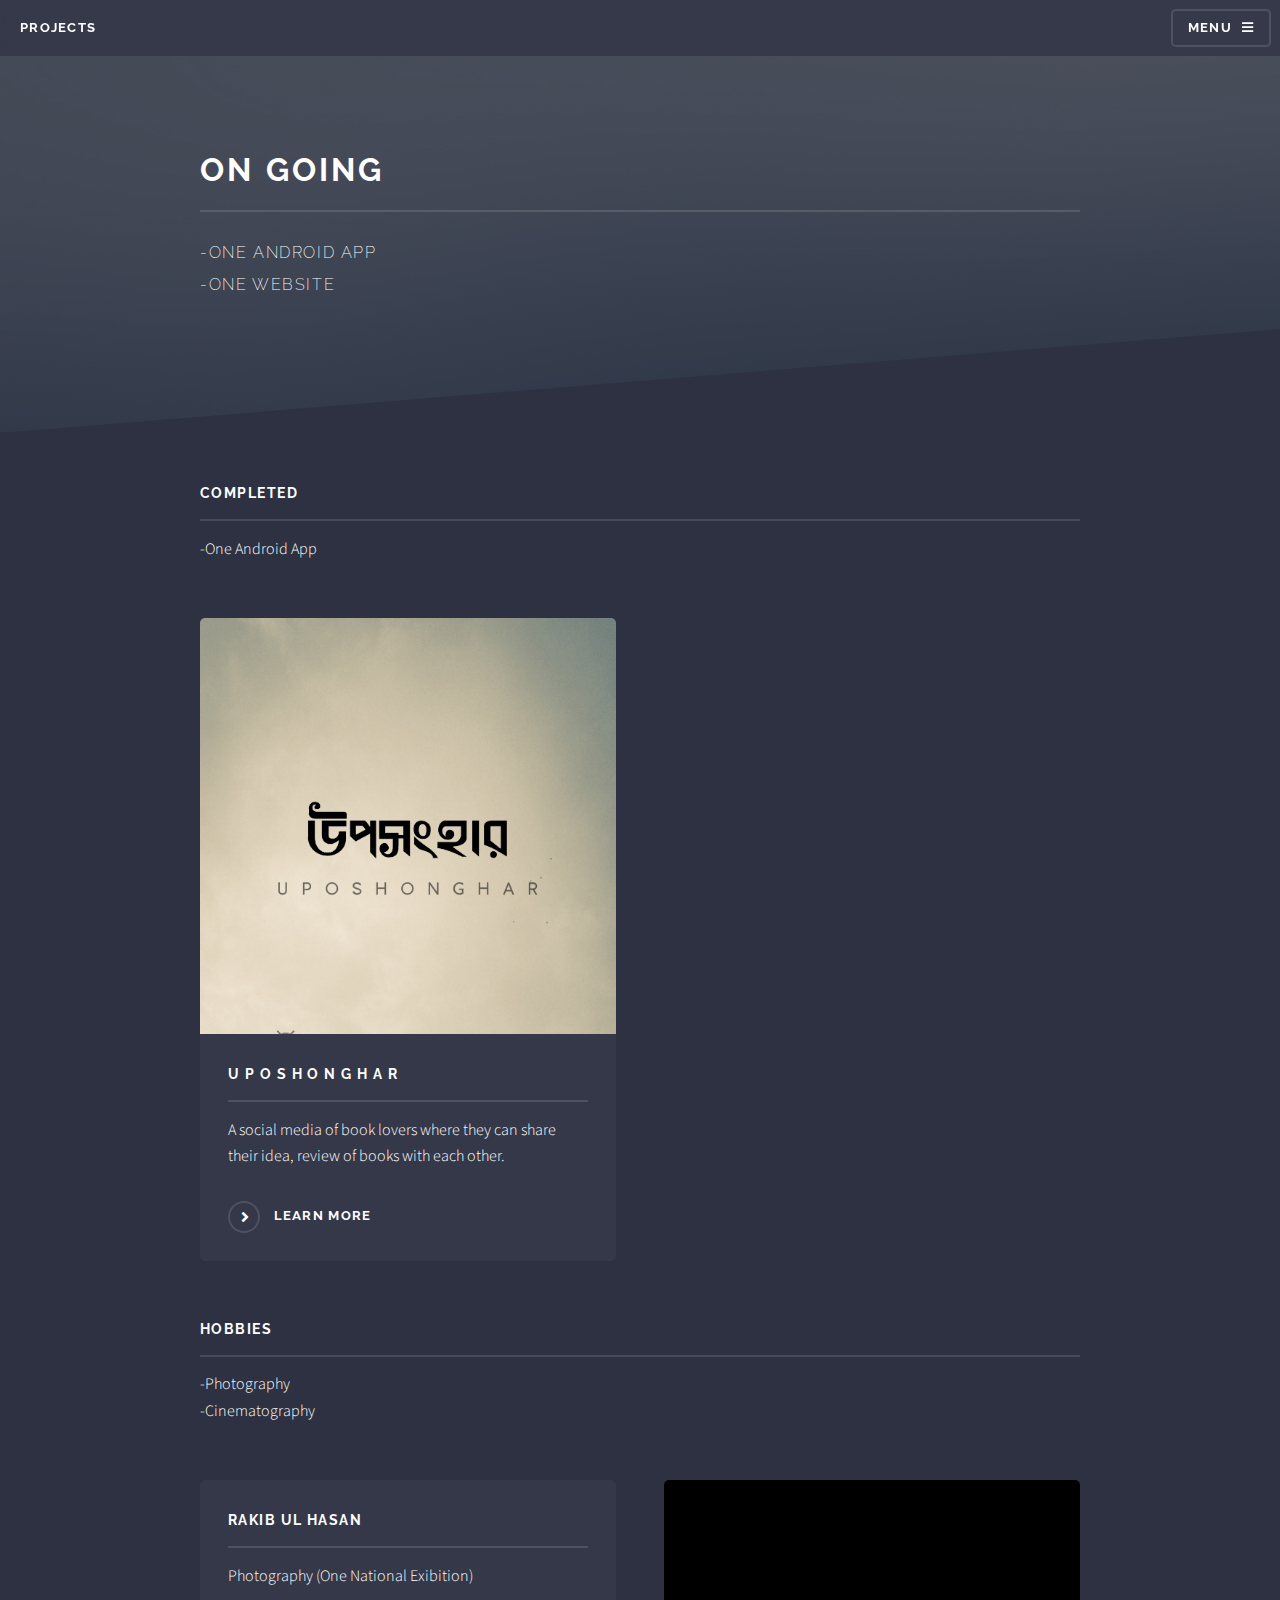
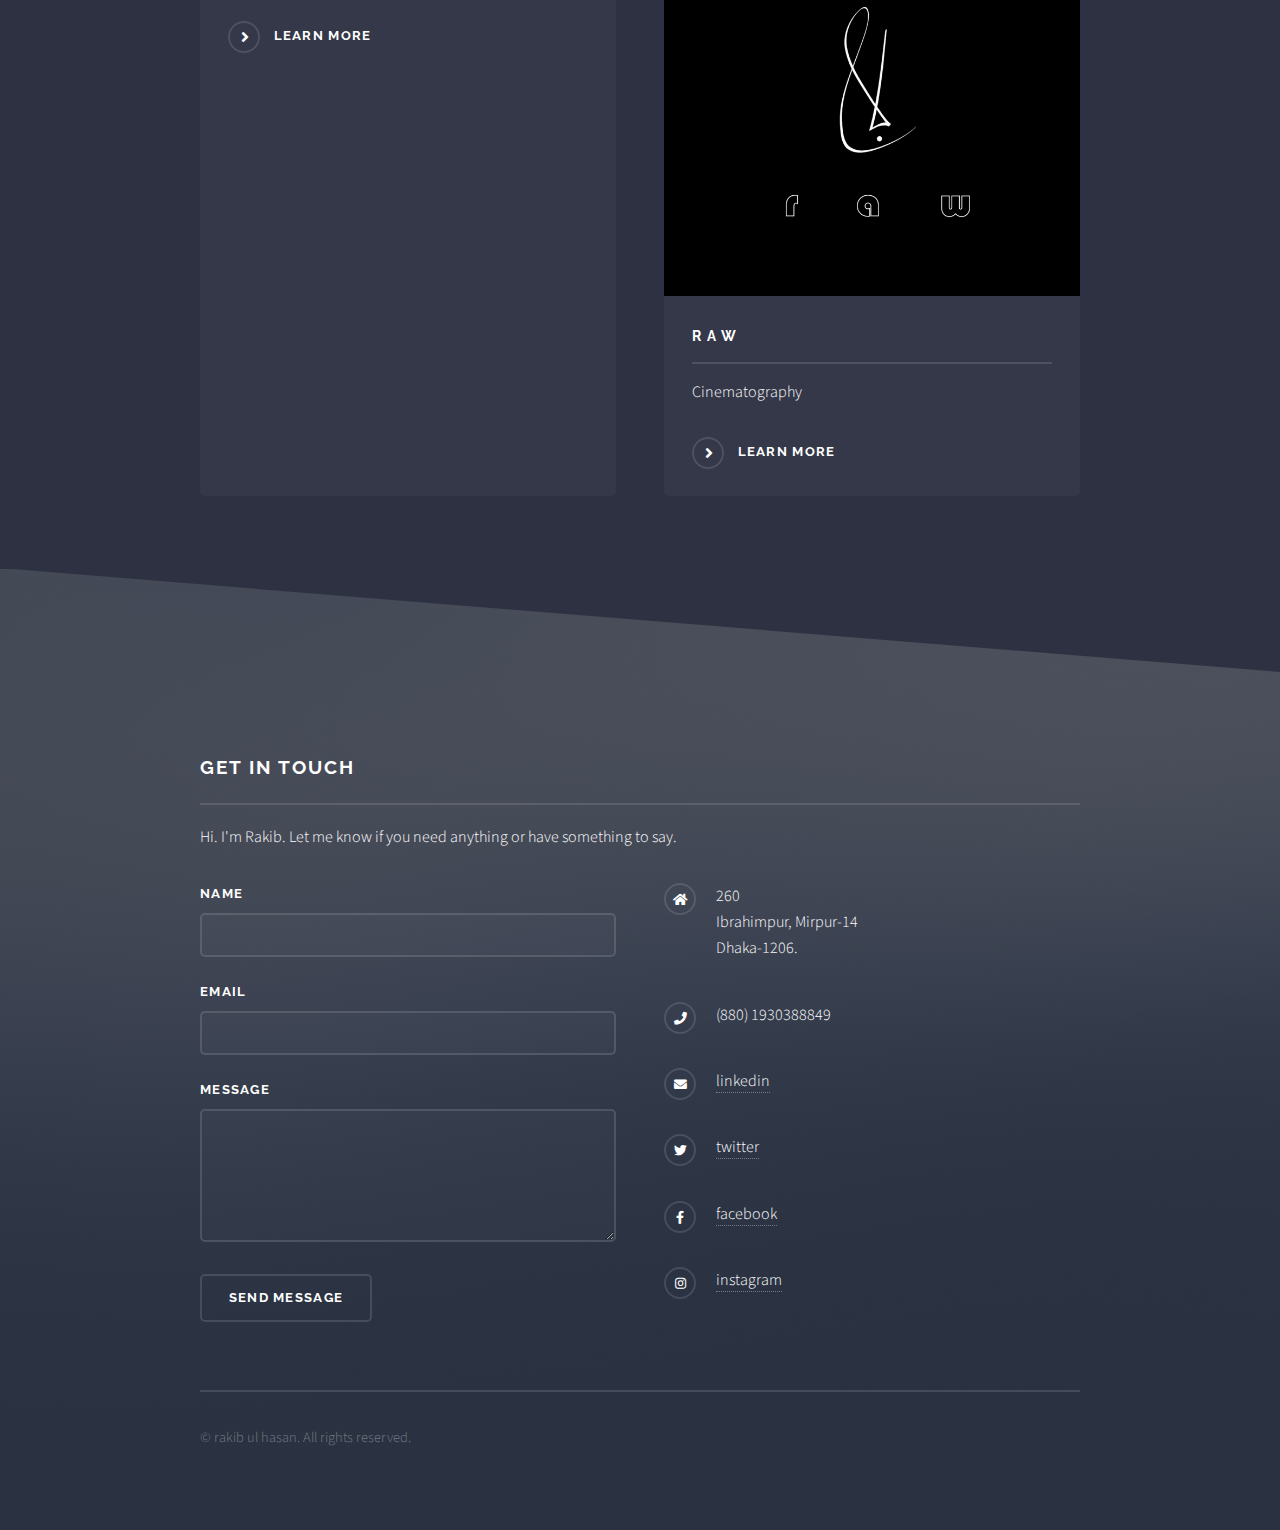
==== commit 99e3da7f: "Add files via upload" ====
--- a/generic.html
+++ b/generic.html
@@ -69,7 +69,7 @@
 									<section class="features">
 
 										<article>
-											<a href="https://500px.com/l0_oser" class="image"><img src="images/PSX_20190321_074131.jpg" alt="" /></a>
+											<a href="https://500px.com/l0_oser" class="image"><img src="images/IMG_20200406_225643-02.jpeg" alt="" /></a>
 											<h3 class="major">rakib ul hasan</h3>
 											<p>Photography (One National Exibition)</p>
 											<a href="https://500px.com/l0_oser" class="special">Learn more</a>
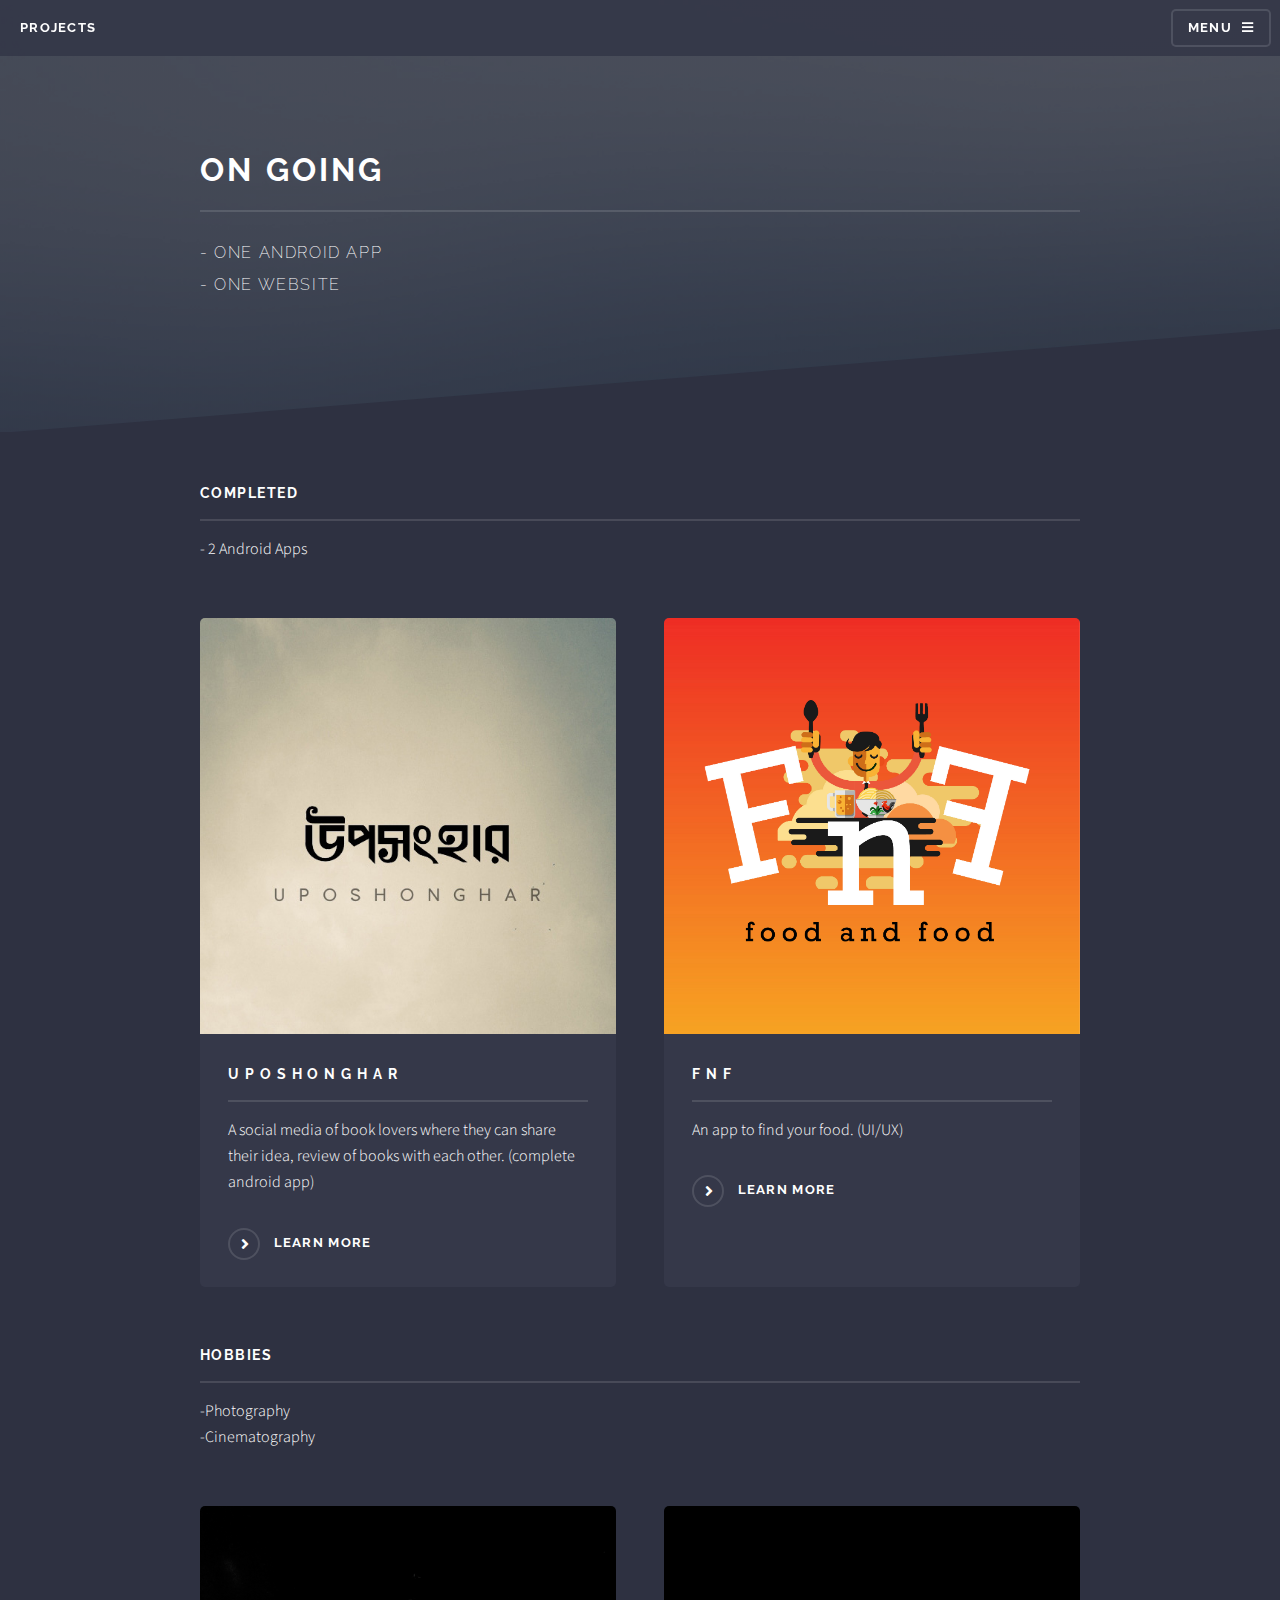
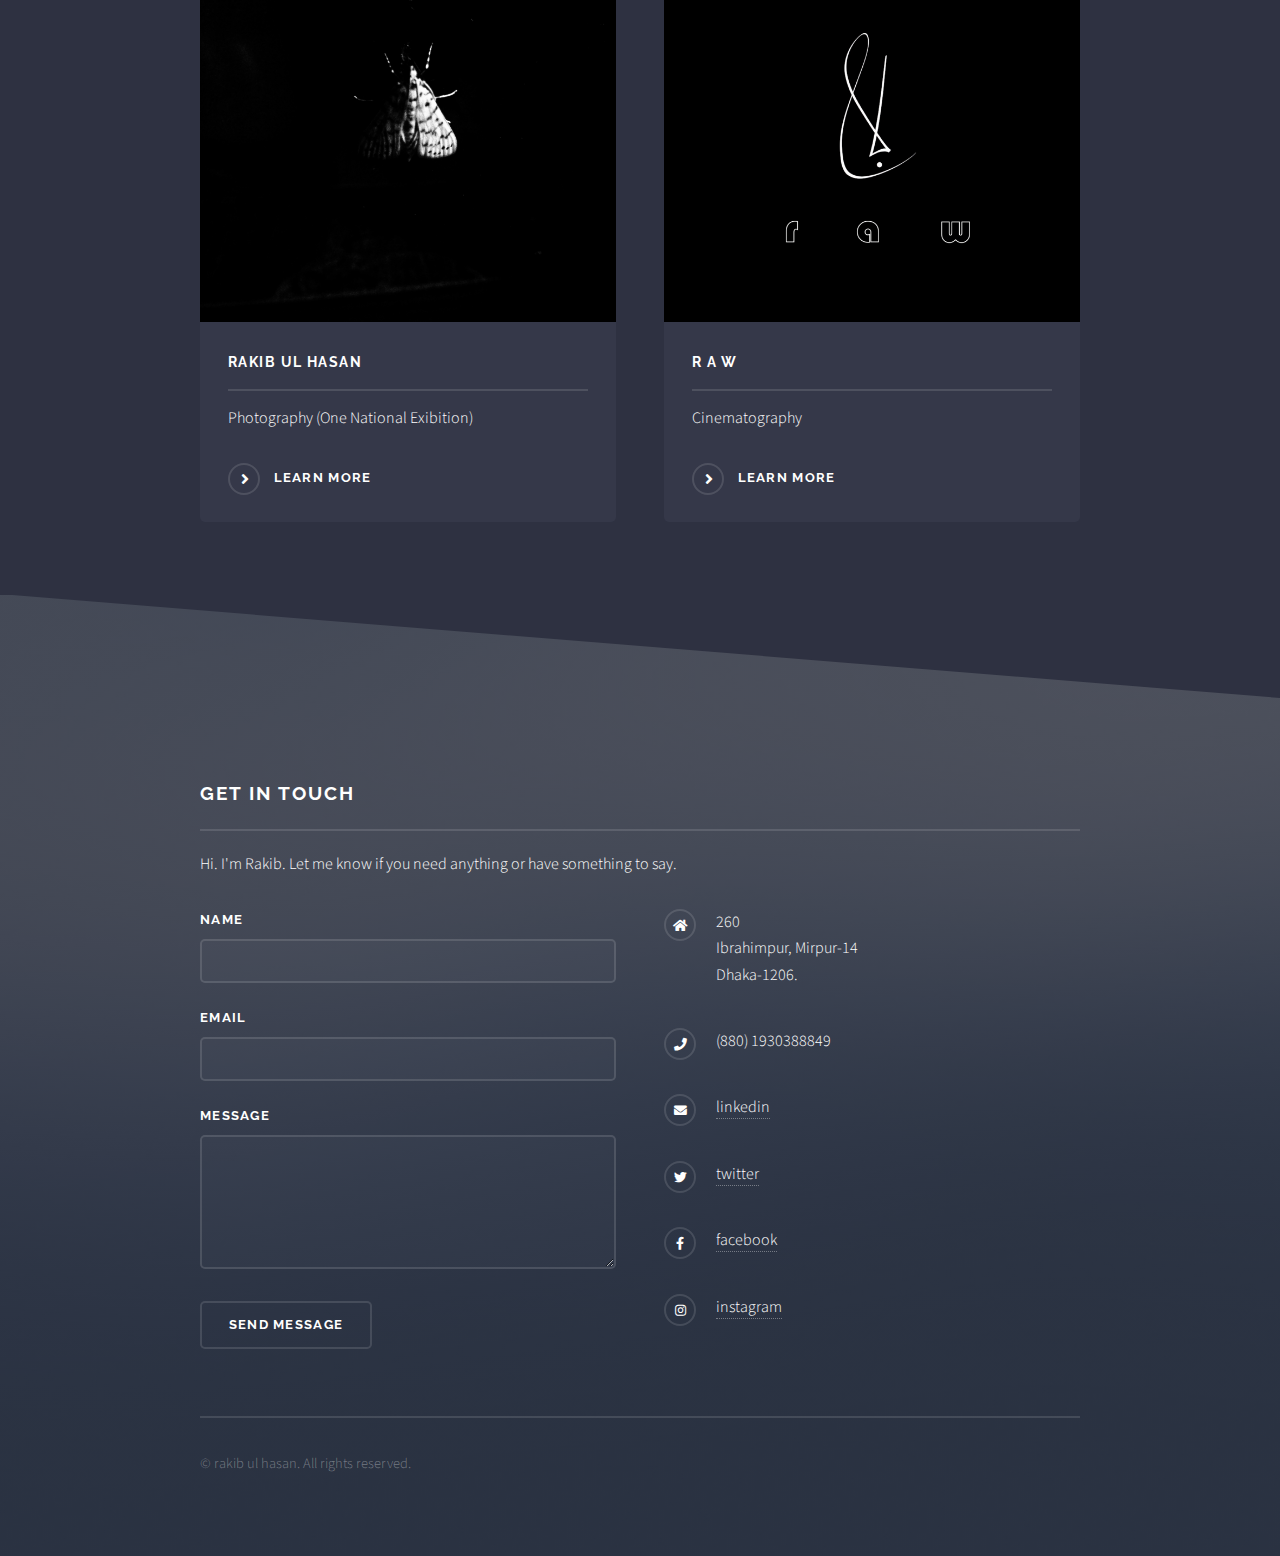
==== commit 7b912f2f: "Add files via upload" ====
--- a/generic.html
+++ b/generic.html
@@ -37,7 +37,7 @@
 						<header>
 							<div class="inner">
 								<h2>on going</h2>
-								<p>-One Android App </br>-One Website</p>
+								<p>- One Android App </br>- One Website</p>
 							</div>
 						</header>
 
@@ -46,21 +46,41 @@
 								<div class="inner">
 
 									<h3 class="major">Completed</h3>
-									<p>-One Android App</p>
+									<p>- 2 Android Apps</p>
 
 									<section class="features">
+
 										<article>
 											<a href="https://github.com/rakibulhasan-111/UPOSHONGHAR" class="image"><img src="images/Screenshot_2020-05-02-01-54-57-705_com.example.uposhonghar.jpg" alt="" /></a>
 											<h3 class="major">U p o s h o n g h a r</h3>
-											<p>A social media of book lovers where they can share their idea, review of books with each other.</p>
+											<p>A social media of book lovers where they can share their idea, review of books with each other. (complete android app)</p>
 											<a href="https://github.com/rakibulhasan-111/UPOSHONGHAR" class="special">Learn more</a>
 										</article>
+
+										<article>
+											<a href="https://github.com/rakibulhasan-111/FnF" class="image"><img src="images/back1.jpg" alt="" /></a>
+											<h3 class="major">F n F</h3>
+											<p>An app to find your food. (UI/UX)</p>
+											<a href="https://github.com/rakibulhasan-111/FnF" class="special">Learn more</a>
+										</article>
+
+
+
+
 										<!--<article>
-											<a href="#" class="image"><img src="images/pic05.jpg" alt="" /></a>
-											<h3 class="major">Nisl placerat</h3>
-											<p>Lorem ipsum dolor sit amet, consectetur adipiscing vehicula id nulla dignissim dapibus ultrices.</p>
-											<a href="#" class="special">Learn more</a>
+											<a href="https://github.com/rakibulhasan-111/UPOSHONGHAR" class="image"><img src="images/Screenshot_2020-05-02-01-54-57-705_com.example.uposhonghar.jpg" alt="" /></a>
+											<h3 class="major">U p o s h o n g h a r</h3>
+											<p>A social media of book lovers where they can share their idea, review of books with each other. (complete android app)</p>
+											<a href="https://github.com/rakibulhasan-111/UPOSHONGHAR" class="special">Learn more</a>
+										</article>
+										
+										<article>
+											<a href="https://www.youtube.com/channel/UCajx4WasmzYAKLPKdVXl0QQ" class="image"><img src="images/pic01.png" alt="" /></a>
+											<h3 class="major">r     a     w</h3>
+											<p>Cinematography</p>
+											<a href="https://www.youtube.com/channel/UCajx4WasmzYAKLPKdVXl0QQ" class="special">Learn more</a>
 										</article>-->
+
 									</section>
 
 									<h3 class="major">Hobbies</h3>
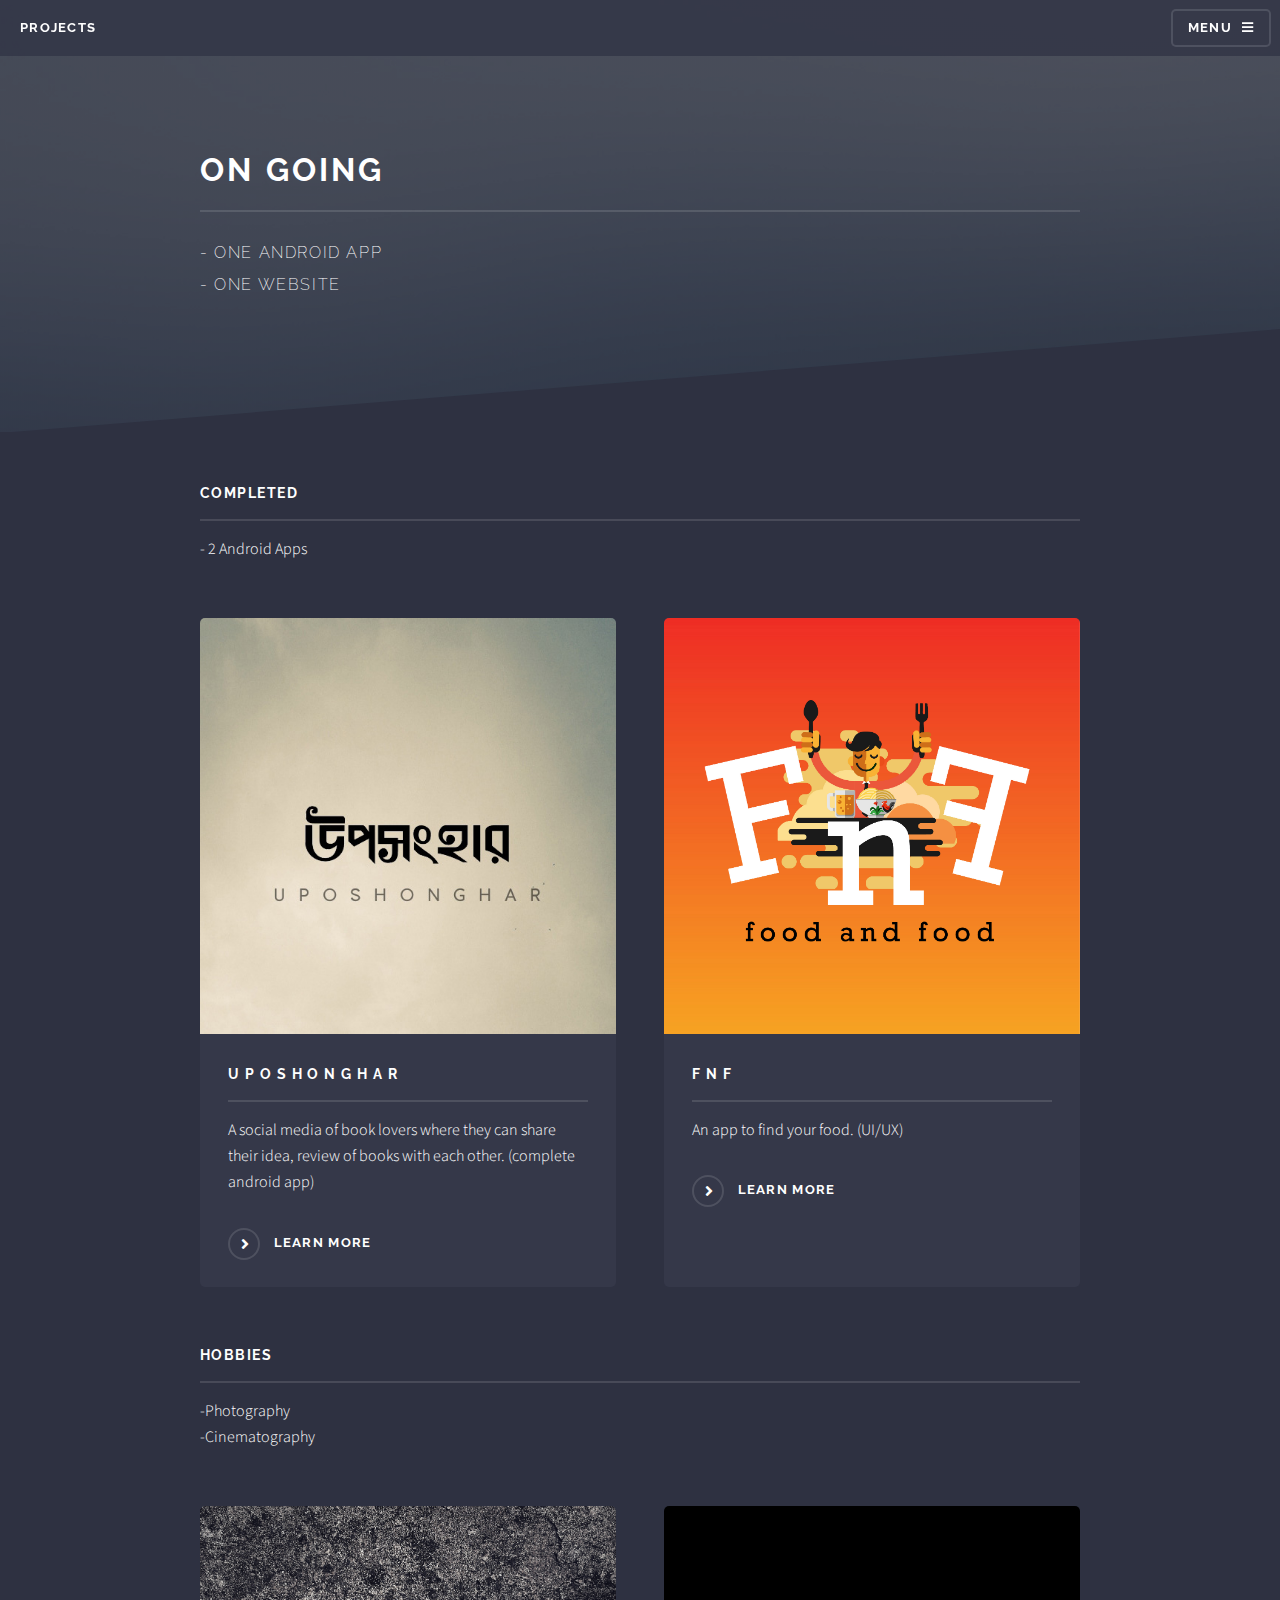
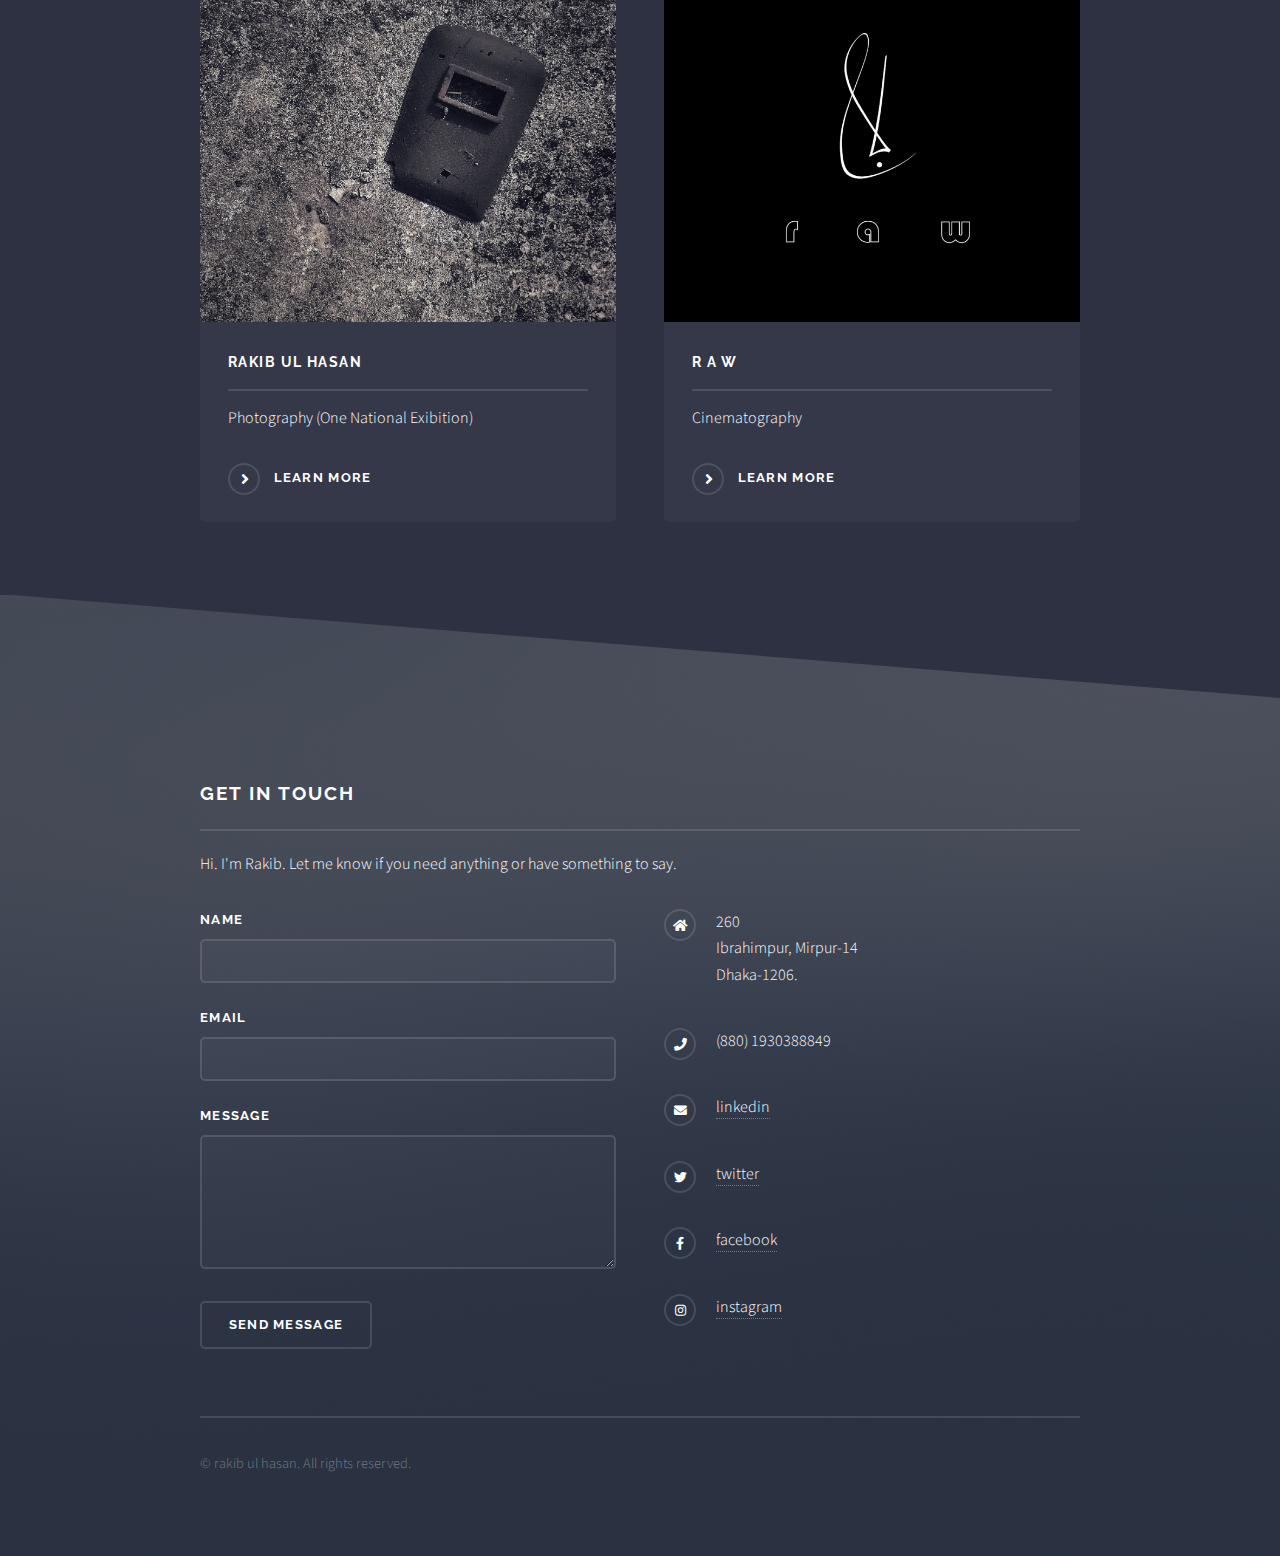
==== commit 103e4951: "Add files via upload" ====
--- a/generic.html
+++ b/generic.html
@@ -89,7 +89,7 @@
 									<section class="features">
 
 										<article>
-											<a href="https://500px.com/l0_oser" class="image"><img src="images/IMG_20200406_225643-02.jpeg" alt="" /></a>
+											<a href="https://500px.com/l0_oser" class="image"><img src="images/KUET_Rakib Ul Hasan_Single_+8801930388849_04.jpg" alt="" /></a>
 											<h3 class="major">rakib ul hasan</h3>
 											<p>Photography (One National Exibition)</p>
 											<a href="https://500px.com/l0_oser" class="special">Learn more</a>
